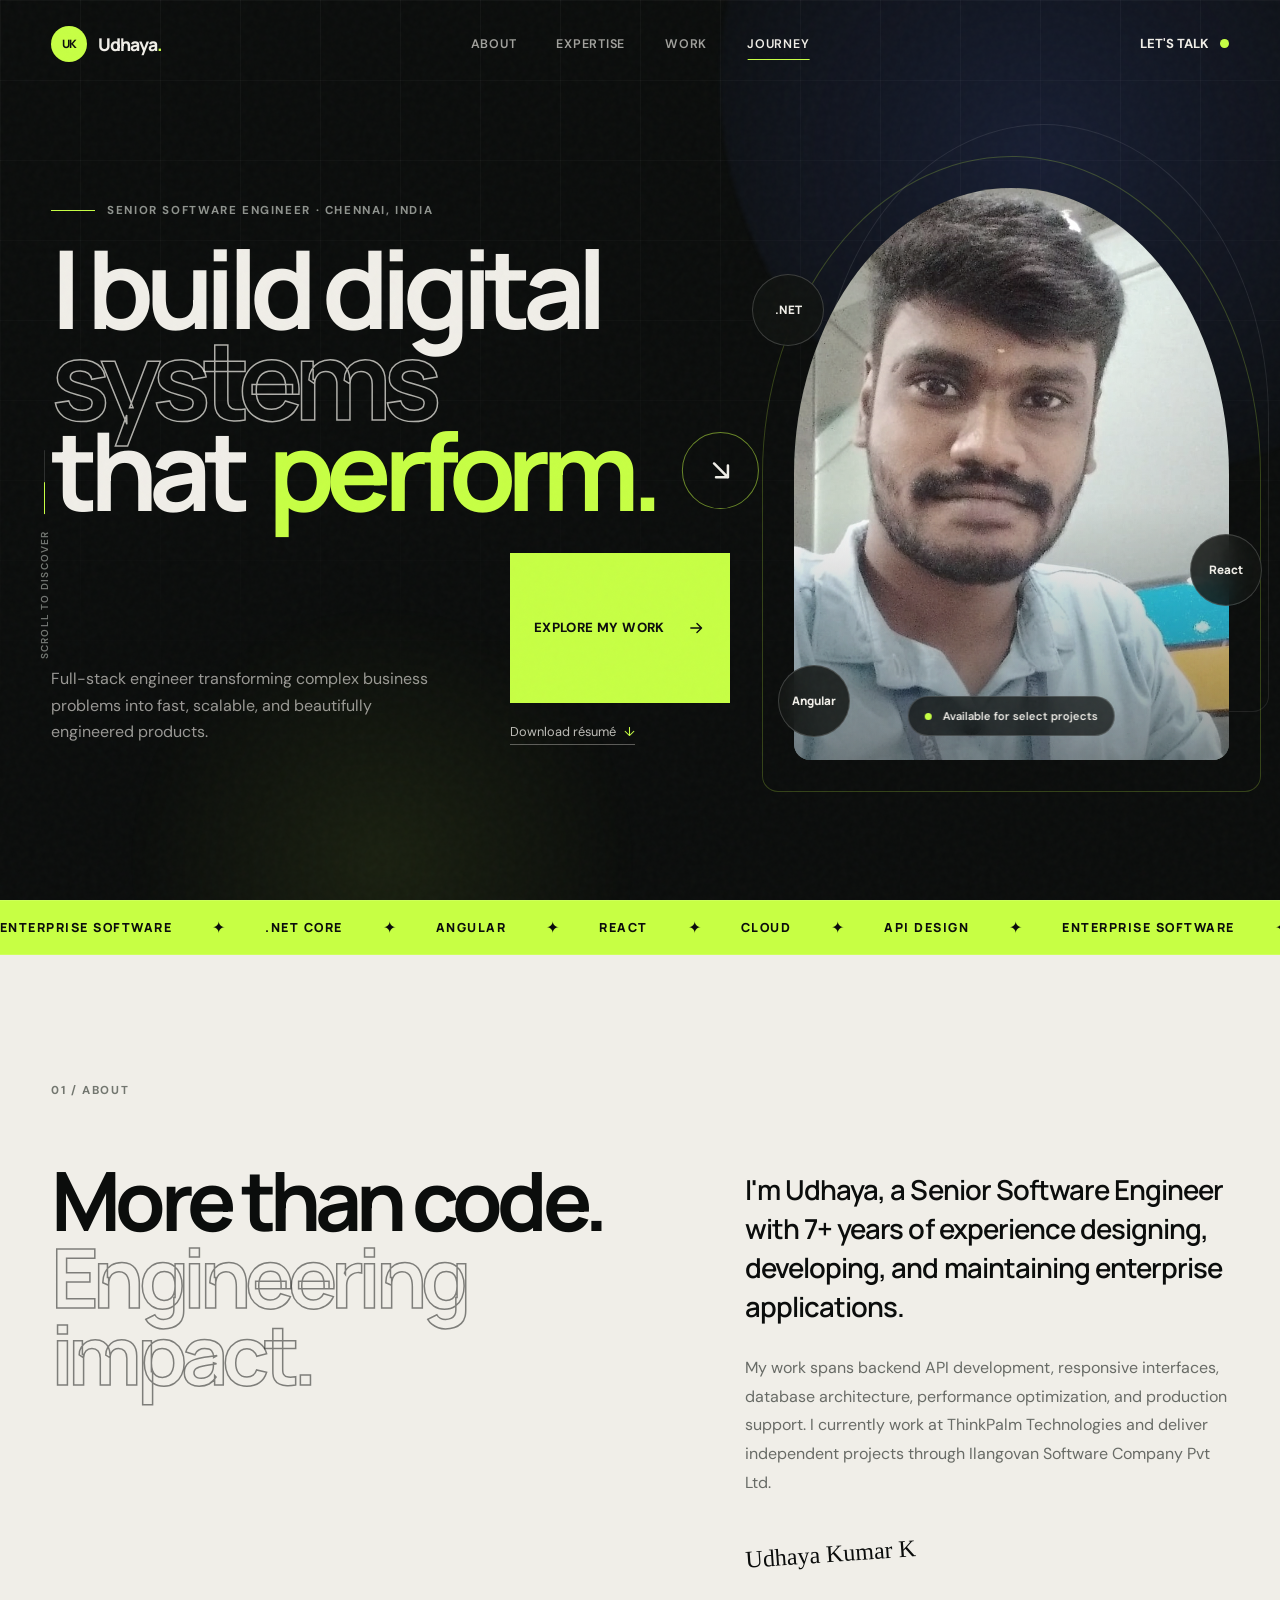
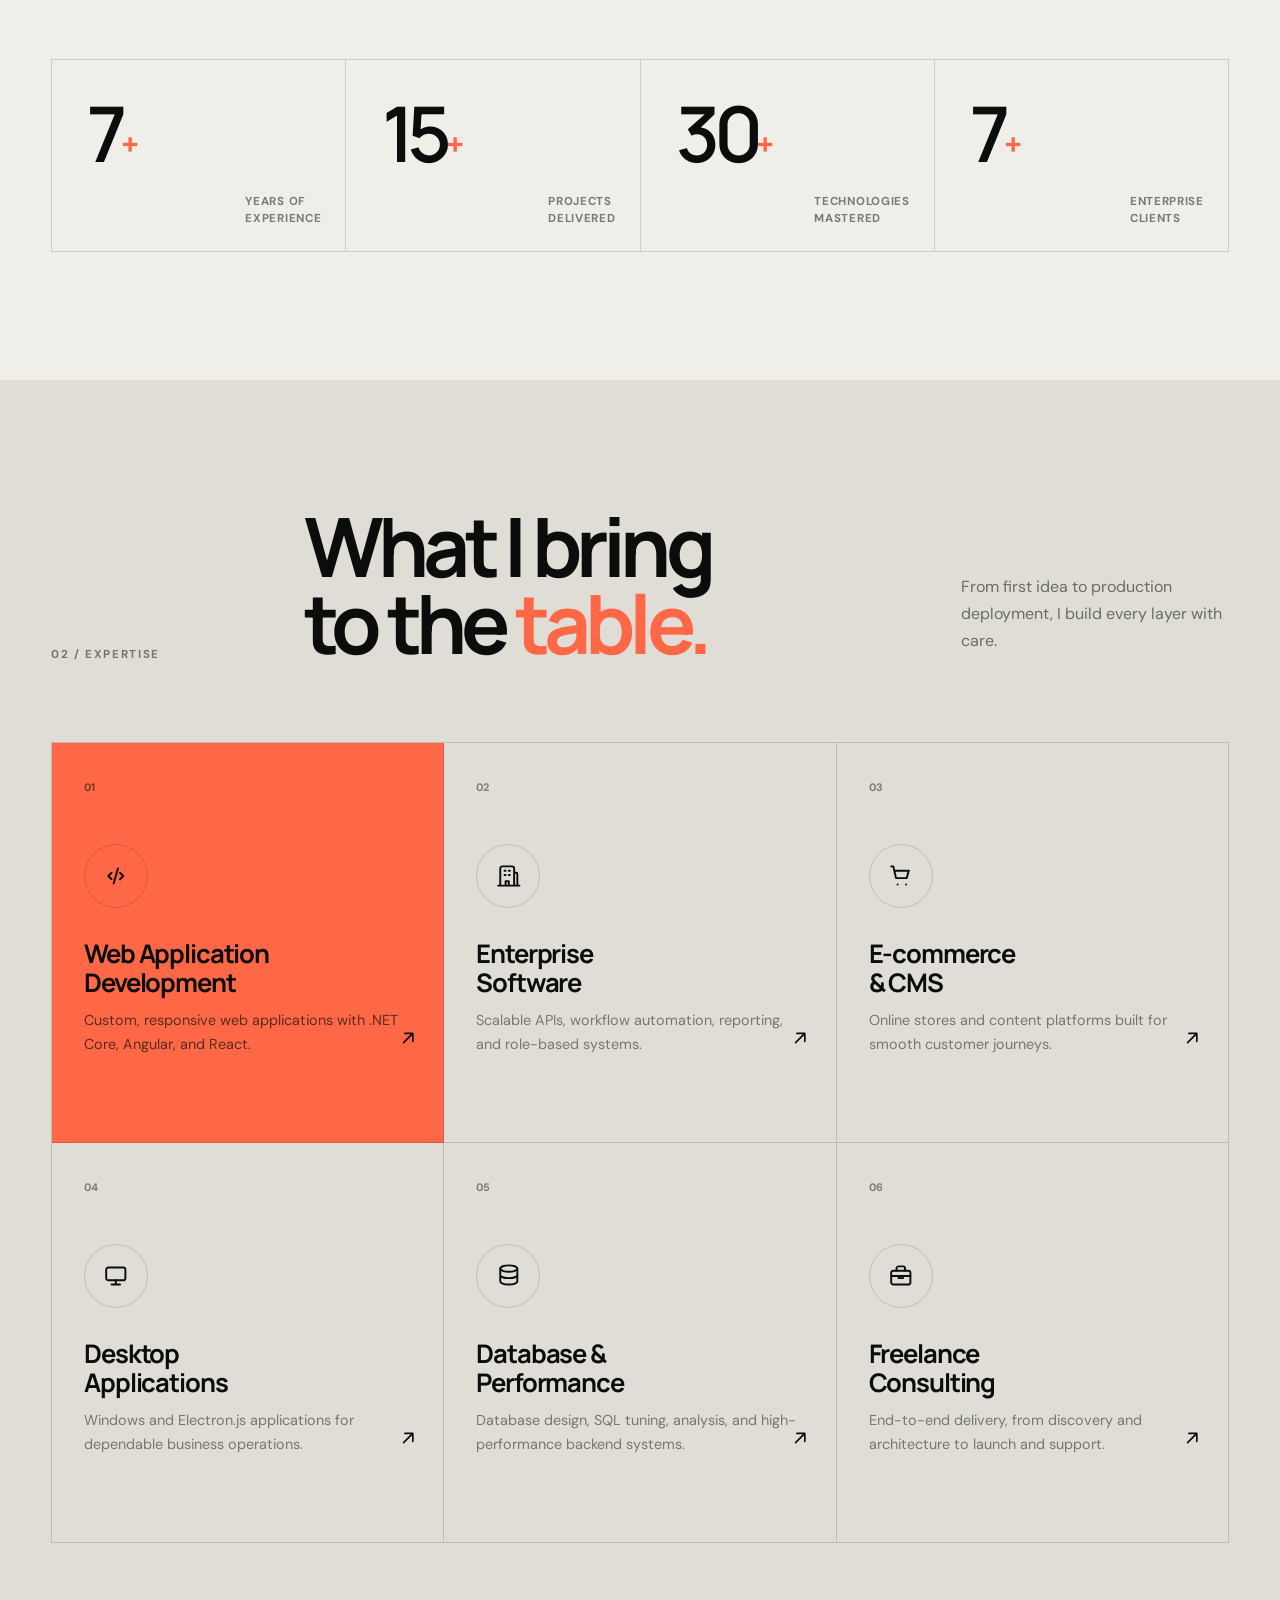
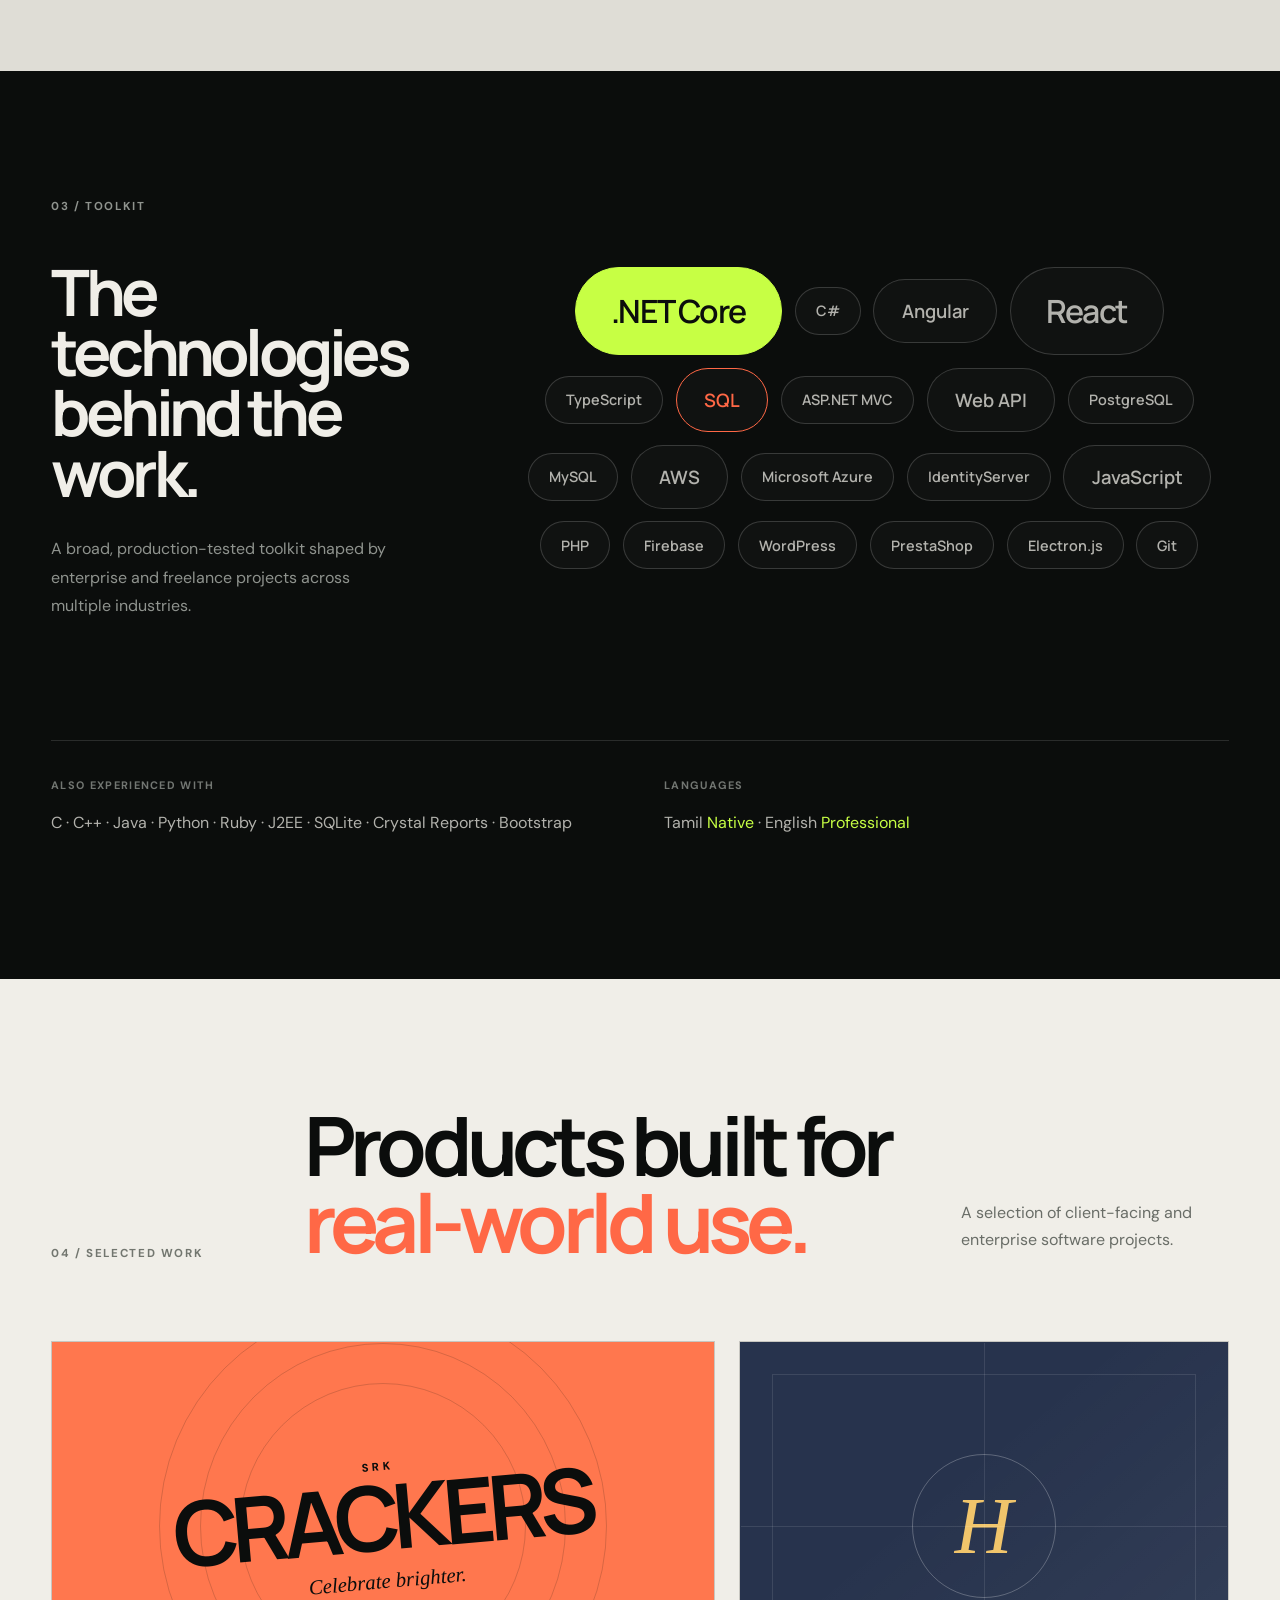
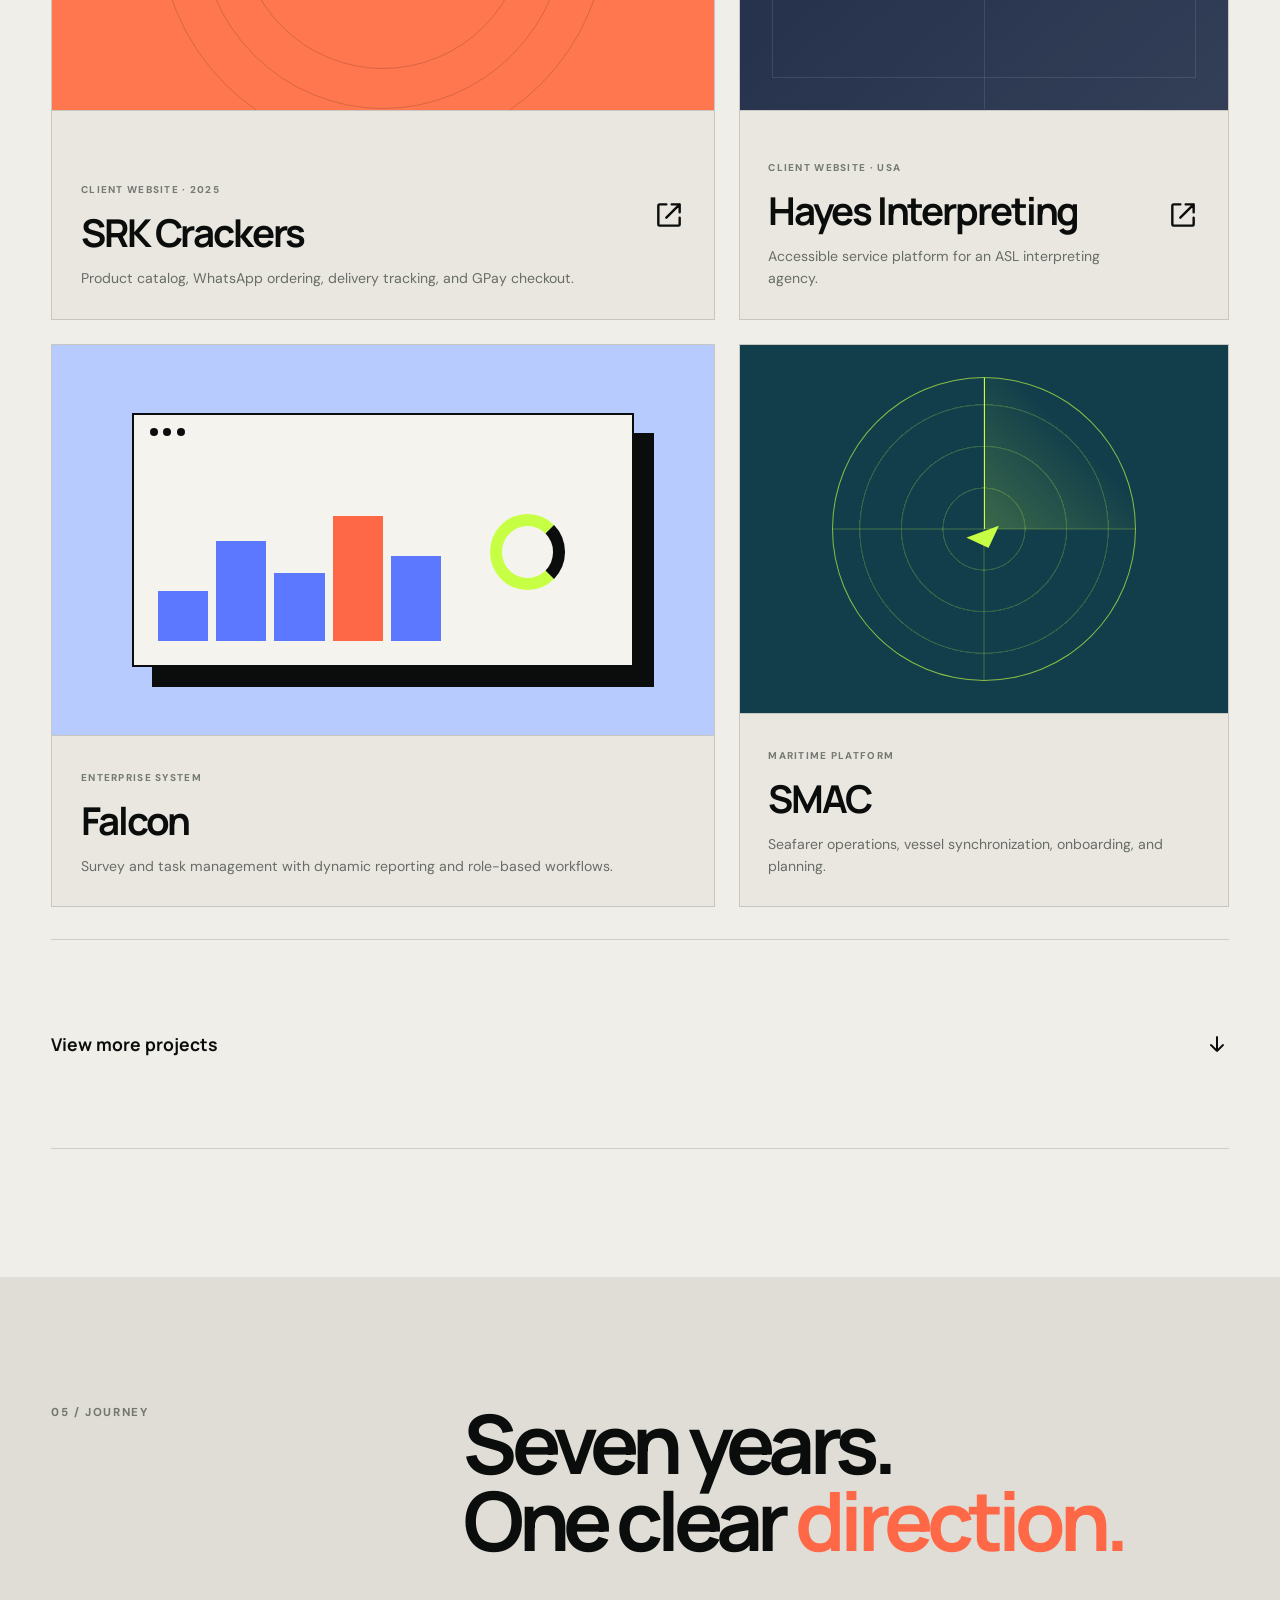
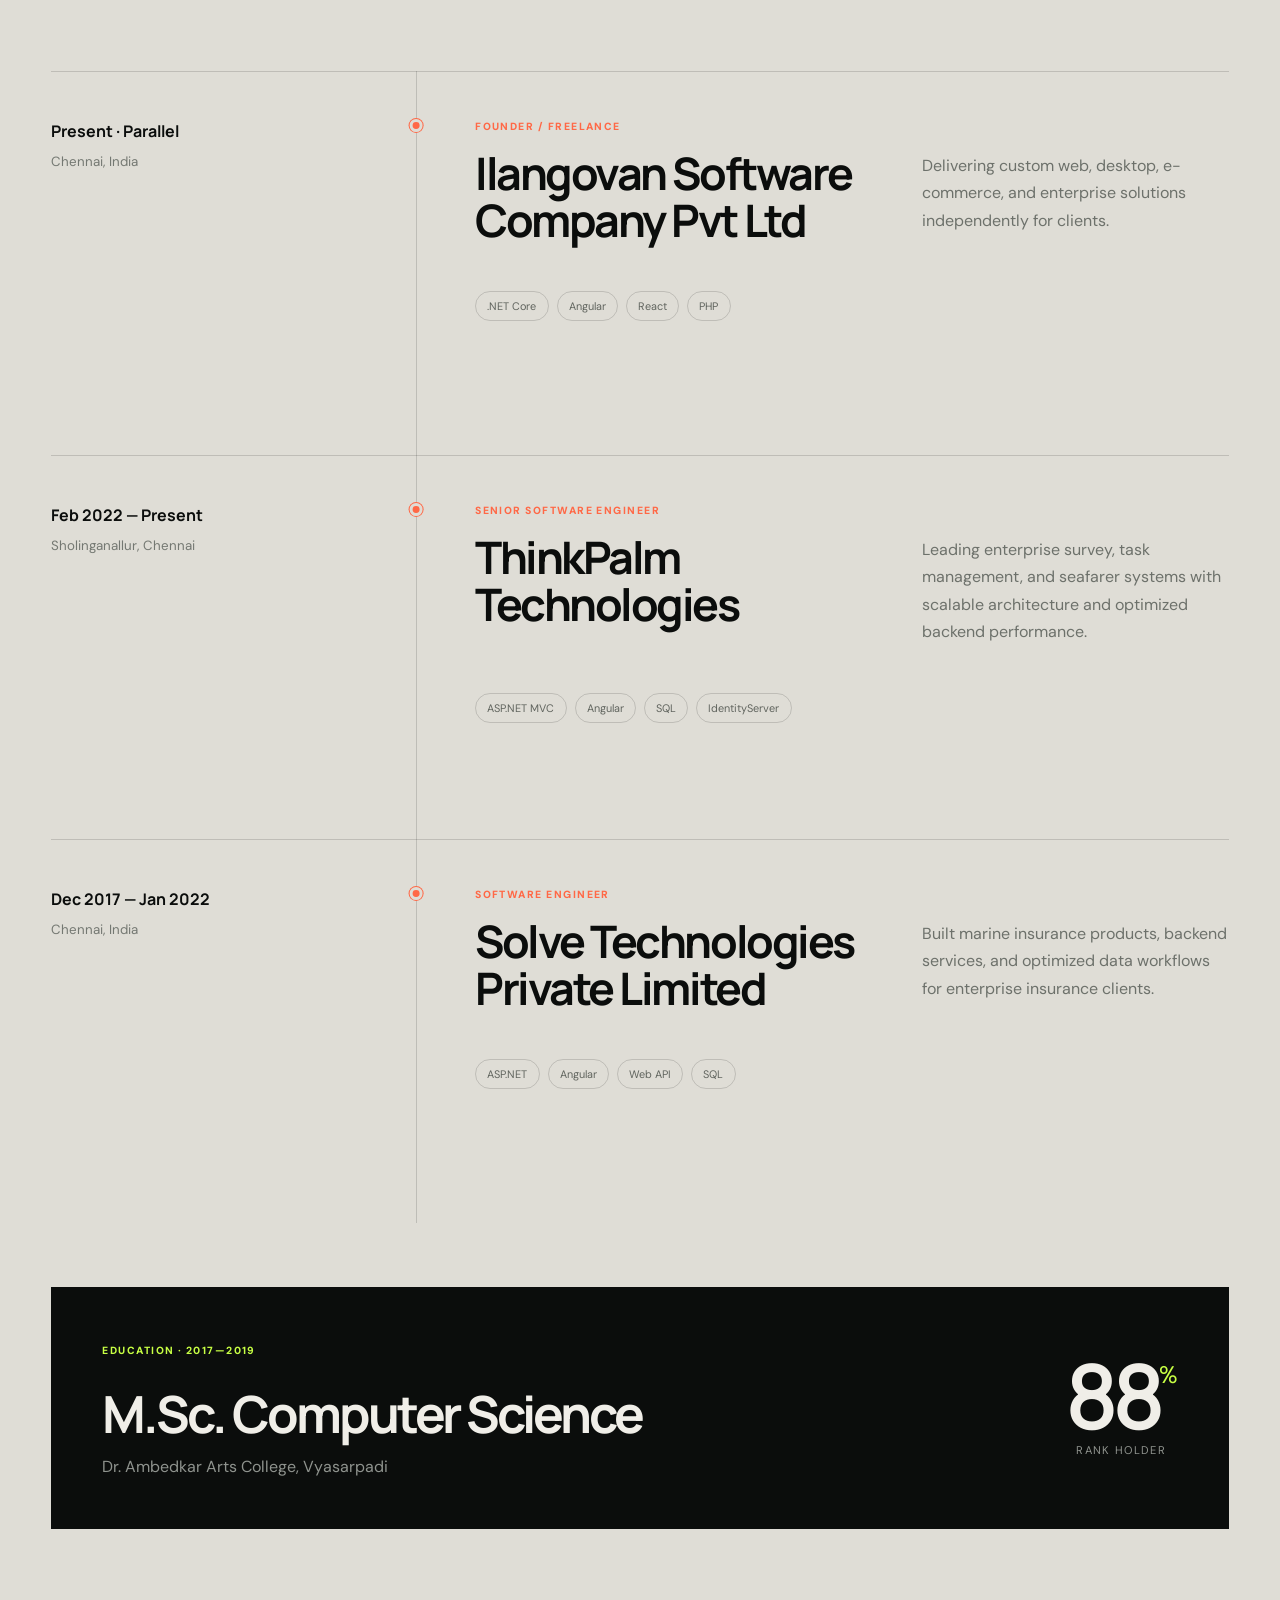
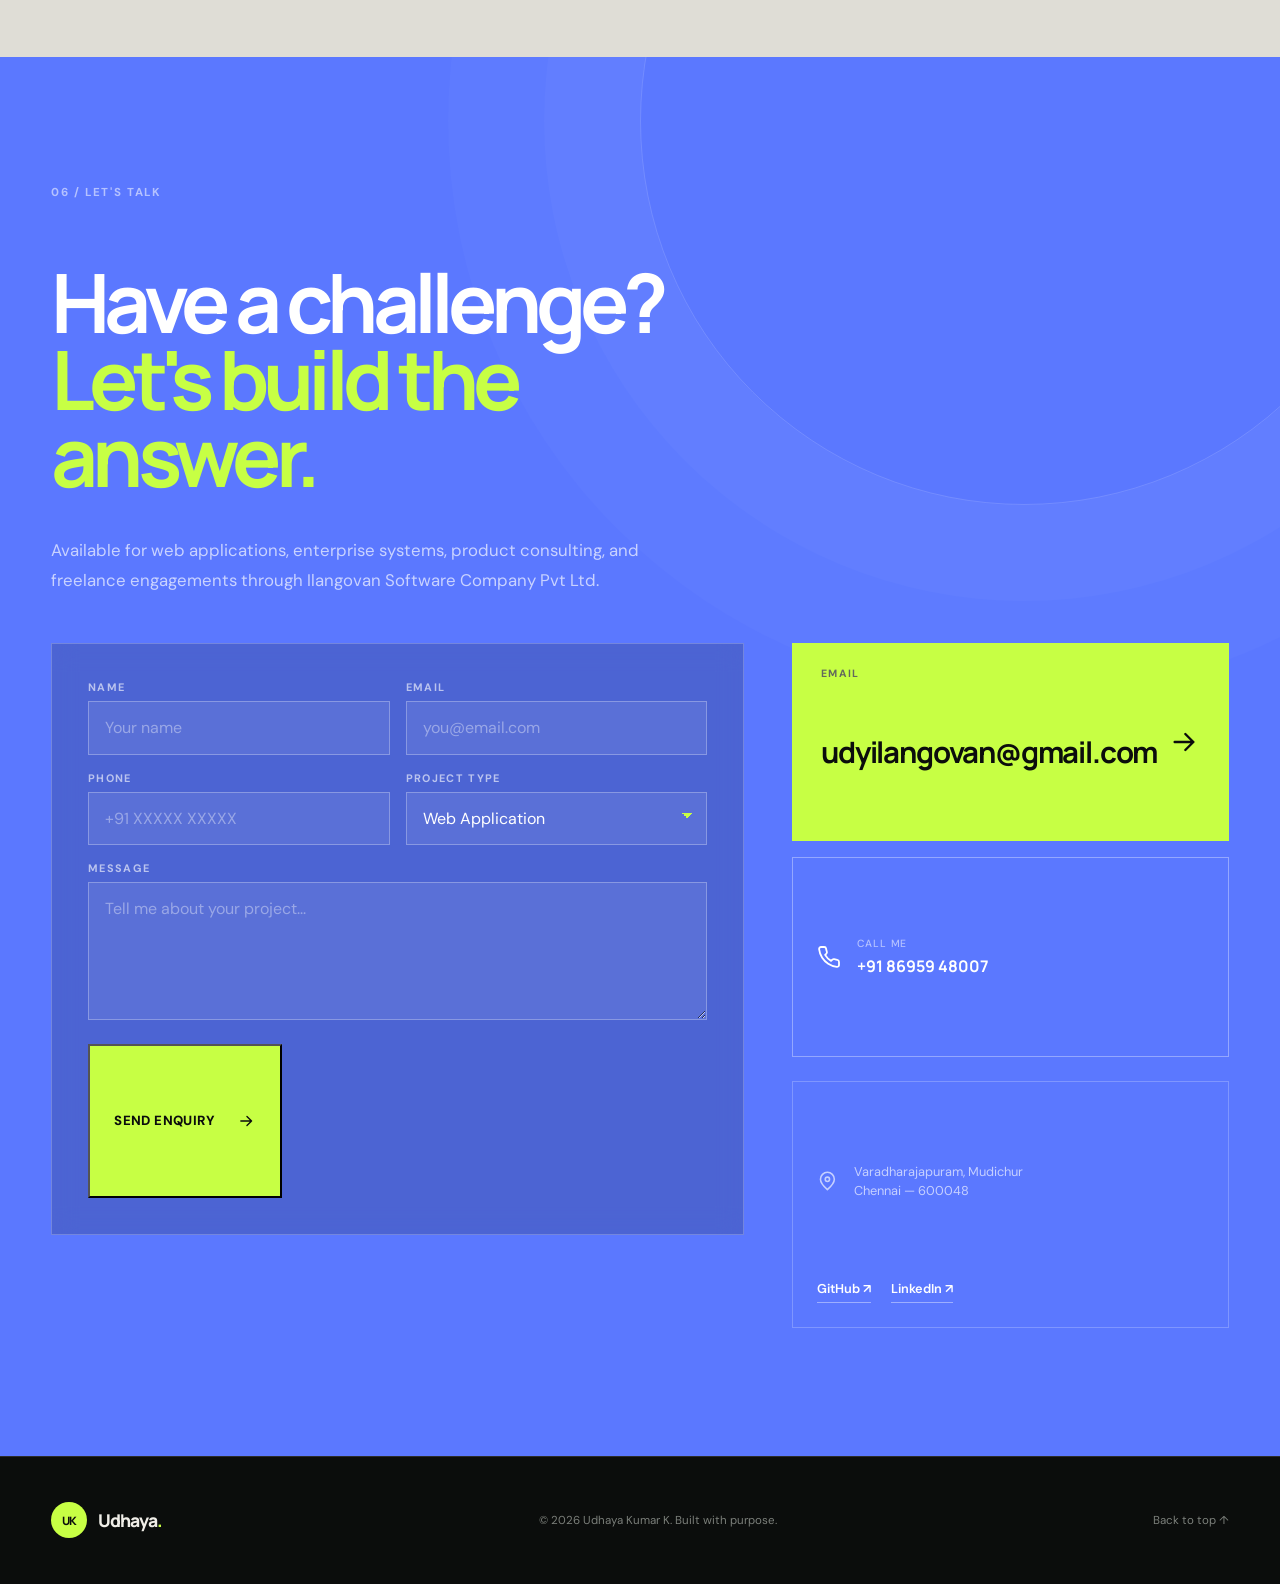
==== index.html @ 042fdf3e "Create modern static developer portfolio Build a responsive portfolio with project highlights, downl" ====
<!doctype html>
<html lang="en">
  <head>
    <meta charset="UTF-8" />
    <meta name="viewport" content="width=device-width, initial-scale=1.0" />
    <meta
      name="description"
      content="Udhaya Kumar K — Senior Software Engineer and Full Stack Developer with 7+ years of experience in .NET, Angular, React, and enterprise software."
    />
    <meta
      name="keywords"
      content="Udhaya Kumar, Full Stack Developer, .NET, Angular, React, Freelance Developer, Chennai"
    />
    <meta name="author" content="Udhaya Kumar K" />
    <meta name="theme-color" content="#0b0d0c" />
    <meta property="og:title" content="Udhaya Kumar K — Senior Software Engineer" />
    <meta
      property="og:description"
      content="I design and build high-performance enterprise software and digital products."
    />
    <meta property="og:type" content="website" />
    <title>Udhaya Kumar K — Full Stack Developer</title>
    <link rel="icon" href="assets/favicon.svg" type="image/svg+xml" />
    <link rel="preconnect" href="https://fonts.googleapis.com" />
    <link rel="preconnect" href="https://fonts.gstatic.com" crossorigin />
    <link
      href="https://fonts.googleapis.com/css2?family=DM+Sans:wght@400;500;600;700&family=Manrope:wght@400;500;600;700;800&display=swap"
      rel="stylesheet"
    />
    <link rel="stylesheet" href="styles.css" />
    <script src="script.js" defer></script>
    <script type="application/ld+json">
      {
        "@context": "https://schema.org",
        "@type": "Person",
        "name": "Udhaya Kumar K",
        "jobTitle": "Senior Software Engineer & Full Stack Developer",
        "email": "udyilangovan@gmail.com",
        "telephone": "+91-8695948007",
        "address": {
          "@type": "PostalAddress",
          "addressLocality": "Chennai",
          "addressRegion": "Tamil Nadu",
          "addressCountry": "IN"
        },
        "sameAs": [
          "https://github.com/udy8007",
          "https://www.linkedin.com/in/udhayakumar-k"
        ],
        "worksFor": {
          "@type": "Organization",
          "name": "Ilangovan Software Company Pvt Ltd"
        }
      }
    </script>
  </head>
  <body>
    <div class="noise" aria-hidden="true"></div>
    <div class="cursor-glow" aria-hidden="true"></div>

    <svg class="svg-sprite" aria-hidden="true">
      <symbol id="icon-arrow" viewBox="0 0 24 24">
        <path d="M5 12h14M13 6l6 6-6 6" />
      </symbol>
      <symbol id="icon-code" viewBox="0 0 24 24">
        <path d="m8 9-3 3 3 3M16 9l3 3-3 3M14 5l-4 14" />
      </symbol>
      <symbol id="icon-building" viewBox="0 0 24 24">
        <path d="M4 21V5a2 2 0 0 1 2-2h9a2 2 0 0 1 2 2v16M9 21v-4h3v4M8 7h1M12 7h1M8 11h1M12 11h1M17 9h2a1 1 0 0 1 1 1v11M2 21h20" />
      </symbol>
      <symbol id="icon-cart" viewBox="0 0 24 24">
        <path d="M3 3h2l2.5 11h10l2-7H6M9 20h.01M17 20h.01" />
      </symbol>
      <symbol id="icon-monitor" viewBox="0 0 24 24">
        <rect x="3" y="4" width="18" height="12" rx="2" />
        <path d="M8 20h8M12 16v4" />
      </symbol>
      <symbol id="icon-database" viewBox="0 0 24 24">
        <ellipse cx="12" cy="5" rx="8" ry="3" />
        <path d="M4 5v6c0 1.7 3.6 3 8 3s8-1.3 8-3V5M4 11v6c0 1.7 3.6 3 8 3s8-1.3 8-3v-6" />
      </symbol>
      <symbol id="icon-briefcase" viewBox="0 0 24 24">
        <rect x="3" y="7" width="18" height="13" rx="2" />
        <path d="M8 7V5a2 2 0 0 1 2-2h4a2 2 0 0 1 2 2v2M3 12h18M10 12v2h4v-2" />
      </symbol>
      <symbol id="icon-external" viewBox="0 0 24 24">
        <path d="M14 4h6v6M20 4 10 14M20 14v5a1 1 0 0 1-1 1H5a1 1 0 0 1-1-1V5a1 1 0 0 1 1-1h5" />
      </symbol>
      <symbol id="icon-mail" viewBox="0 0 24 24">
        <rect x="3" y="5" width="18" height="14" rx="2" />
        <path d="m3 7 9 6 9-6" />
      </symbol>
      <symbol id="icon-phone" viewBox="0 0 24 24">
        <path d="M22 16.9v3a2 2 0 0 1-2.2 2 19.8 19.8 0 0 1-8.6-3.1 19.5 19.5 0 0 1-6-6A19.8 19.8 0 0 1 2.1 4.2 2 2 0 0 1 4.1 2h3a2 2 0 0 1 2 1.7c.1 1 .4 2 .7 2.8a2 2 0 0 1-.4 2.1L8.1 9.9a16 16 0 0 0 6 6l1.3-1.3a2 2 0 0 1 2.1-.4c.9.3 1.8.6 2.8.7a2 2 0 0 1 1.7 2Z" />
      </symbol>
      <symbol id="icon-pin" viewBox="0 0 24 24">
        <path d="M20 10c0 5-8 12-8 12S4 15 4 10a8 8 0 1 1 16 0Z" />
        <circle cx="12" cy="10" r="2.5" />
      </symbol>
    </svg>

    <header class="site-header">
      <a class="brand" href="#home" aria-label="Udhaya Kumar home">
        <span class="brand-mark">UK</span>
        <span class="brand-text">Udhaya<span>.</span></span>
      </a>
      <nav class="desktop-nav" aria-label="Main navigation">
        <a href="#about">About</a>
        <a href="#expertise">Expertise</a>
        <a href="#work">Work</a>
        <a href="#experience">Journey</a>
      </nav>
      <a class="header-cta" href="#contact">
        Let's talk
        <span class="status-dot"></span>
      </a>
      <button class="menu-toggle" type="button" aria-label="Open menu" aria-expanded="false">
        <span></span><span></span>
      </button>
      <div class="mobile-menu" aria-hidden="true">
        <a href="#about">About</a>
        <a href="#expertise">Expertise</a>
        <a href="#work">Work</a>
        <a href="#experience">Journey</a>
        <a href="#contact">Contact</a>
      </div>
    </header>

    <main>
      <section class="hero" id="home">
        <div class="hero-grid" aria-hidden="true"></div>
        <div class="orb orb-one" aria-hidden="true"></div>
        <div class="orb orb-two" aria-hidden="true"></div>

        <div class="hero-content">
          <div class="eyebrow reveal">
            <span class="eyebrow-line"></span>
            Senior Software Engineer · Chennai, India
          </div>
          <h1 class="hero-title reveal">
            I build digital
            <span class="outline-text">systems</span>
            <span class="title-row">
              that <em>perform.</em>
              <span class="title-arrow">
                <svg><use href="#icon-arrow"></use></svg>
              </span>
            </span>
          </h1>
          <div class="hero-bottom reveal">
            <p>
              Full-stack engineer transforming complex business problems into
              fast, scalable, and beautifully engineered products.
            </p>
            <div class="hero-actions">
              <a class="button button-primary magnetic" href="#work">
                Explore my work
                <svg><use href="#icon-arrow"></use></svg>
              </a>
              <a class="text-link" href="assets/Udhaya-Kumar-Resume.pdf" download>
                Download résumé <span>↓</span>
              </a>
            </div>
          </div>
        </div>

        <div class="hero-portrait reveal">
          <div class="portrait-ring ring-one"></div>
          <div class="portrait-ring ring-two"></div>
          <div class="portrait-card">
            <img
              src="assets/profile.jpg"
              alt="Udhaya Kumar K, Senior Software Engineer"
              width="700"
              height="850"
            />
            <span class="portrait-label">Available for select projects</span>
          </div>
          <div class="tech-float tech-float-one">.NET</div>
          <div class="tech-float tech-float-two">React</div>
          <div class="tech-float tech-float-three">Angular</div>
        </div>

        <div class="scroll-cue">
          <span>Scroll to discover</span>
          <div class="scroll-line"></div>
        </div>
      </section>

      <section class="ticker" aria-label="Core technologies">
        <div class="ticker-track">
          <span>ENTERPRISE SOFTWARE</span><i>✦</i>
          <span>.NET CORE</span><i>✦</i>
          <span>ANGULAR</span><i>✦</i>
          <span>REACT</span><i>✦</i>
          <span>CLOUD</span><i>✦</i>
          <span>API DESIGN</span><i>✦</i>
          <span>ENTERPRISE SOFTWARE</span><i>✦</i>
          <span>.NET CORE</span><i>✦</i>
          <span>ANGULAR</span><i>✦</i>
          <span>REACT</span><i>✦</i>
          <span>CLOUD</span><i>✦</i>
          <span>API DESIGN</span><i>✦</i>
        </div>
      </section>

      <section class="about section" id="about">
        <div class="section-index reveal">01 / ABOUT</div>
        <div class="about-layout">
          <div class="about-heading reveal">
            <h2>More than code.<br /><span>Engineering impact.</span></h2>
          </div>
          <div class="about-copy reveal">
            <p class="large-copy">
              I'm Udhaya, a Senior Software Engineer with 7+ years of experience
              designing, developing, and maintaining enterprise applications.
            </p>
            <p>
              My work spans backend API development, responsive interfaces,
              database architecture, performance optimization, and production
              support. I currently work at ThinkPalm Technologies and deliver
              independent projects through Ilangovan Software Company Pvt Ltd.
            </p>
            <div class="signature">Udhaya Kumar K</div>
          </div>
        </div>
        <div class="stats-grid">
          <article class="stat-card reveal">
            <strong data-count="7">0</strong><sup>+</sup>
            <span>Years of<br />experience</span>
          </article>
          <article class="stat-card reveal">
            <strong data-count="15">0</strong><sup>+</sup>
            <span>Projects<br />delivered</span>
          </article>
          <article class="stat-card reveal">
            <strong data-count="30">0</strong><sup>+</sup>
            <span>Technologies<br />mastered</span>
          </article>
          <article class="stat-card reveal">
            <strong data-count="7">0</strong><sup>+</sup>
            <span>Enterprise<br />clients</span>
          </article>
        </div>
      </section>

      <section class="expertise section" id="expertise">
        <div class="section-top reveal">
          <div class="section-index">02 / EXPERTISE</div>
          <h2>What I bring<br />to the <em>table.</em></h2>
          <p>From first idea to production deployment, I build every layer with care.</p>
        </div>
        <div class="services-grid">
          <article class="service-card service-featured reveal">
            <span class="service-number">01</span>
            <div class="service-icon"><svg><use href="#icon-code"></use></svg></div>
            <h3>Web Application<br />Development</h3>
            <p>Custom, responsive web applications with .NET Core, Angular, and React.</p>
            <div class="service-arrow"><svg><use href="#icon-arrow"></use></svg></div>
          </article>
          <article class="service-card reveal">
            <span class="service-number">02</span>
            <div class="service-icon"><svg><use href="#icon-building"></use></svg></div>
            <h3>Enterprise<br />Software</h3>
            <p>Scalable APIs, workflow automation, reporting, and role-based systems.</p>
            <div class="service-arrow"><svg><use href="#icon-arrow"></use></svg></div>
          </article>
          <article class="service-card reveal">
            <span class="service-number">03</span>
            <div class="service-icon"><svg><use href="#icon-cart"></use></svg></div>
            <h3>E-commerce<br />& CMS</h3>
            <p>Online stores and content platforms built for smooth customer journeys.</p>
            <div class="service-arrow"><svg><use href="#icon-arrow"></use></svg></div>
          </article>
          <article class="service-card reveal">
            <span class="service-number">04</span>
            <div class="service-icon"><svg><use href="#icon-monitor"></use></svg></div>
            <h3>Desktop<br />Applications</h3>
            <p>Windows and Electron.js applications for dependable business operations.</p>
            <div class="service-arrow"><svg><use href="#icon-arrow"></use></svg></div>
          </article>
          <article class="service-card reveal">
            <span class="service-number">05</span>
            <div class="service-icon"><svg><use href="#icon-database"></use></svg></div>
            <h3>Database &<br />Performance</h3>
            <p>Database design, SQL tuning, analysis, and high-performance backend systems.</p>
            <div class="service-arrow"><svg><use href="#icon-arrow"></use></svg></div>
          </article>
          <article class="service-card reveal">
            <span class="service-number">06</span>
            <div class="service-icon"><svg><use href="#icon-briefcase"></use></svg></div>
            <h3>Freelance<br />Consulting</h3>
            <p>End-to-end delivery, from discovery and architecture to launch and support.</p>
            <div class="service-arrow"><svg><use href="#icon-arrow"></use></svg></div>
          </article>
        </div>
      </section>

      <section class="skills section" id="skills">
        <div class="skills-intro reveal">
          <div class="section-index">03 / TOOLKIT</div>
          <h2>The technologies<br />behind the work.</h2>
          <p>
            A broad, production-tested toolkit shaped by enterprise and freelance
            projects across multiple industries.
          </p>
        </div>
        <div class="skill-cloud reveal" aria-label="Technical skills">
          <span class="skill skill-large accent">.NET Core</span>
          <span class="skill">C#</span>
          <span class="skill skill-medium">Angular</span>
          <span class="skill skill-large">React</span>
          <span class="skill">TypeScript</span>
          <span class="skill skill-medium accent-outline">SQL</span>
          <span class="skill">ASP.NET MVC</span>
          <span class="skill skill-medium">Web API</span>
          <span class="skill">PostgreSQL</span>
          <span class="skill">MySQL</span>
          <span class="skill skill-medium">AWS</span>
          <span class="skill">Microsoft Azure</span>
          <span class="skill">IdentityServer</span>
          <span class="skill skill-medium">JavaScript</span>
          <span class="skill">PHP</span>
          <span class="skill">Firebase</span>
          <span class="skill">WordPress</span>
          <span class="skill">PrestaShop</span>
          <span class="skill">Electron.js</span>
          <span class="skill">Git</span>
        </div>
        <div class="skills-footer reveal">
          <div>
            <span>Also experienced with</span>
            <p>C · C++ · Java · Python · Ruby · J2EE · SQLite · Crystal Reports · Bootstrap</p>
          </div>
          <div class="language-box">
            <span>Languages</span>
            <p>Tamil <i>Native</i> · English <i>Professional</i></p>
          </div>
        </div>
      </section>

      <section class="work section" id="work">
        <div class="section-top work-heading reveal">
          <div class="section-index">04 / SELECTED WORK</div>
          <h2>Products built for<br /><em>real-world use.</em></h2>
          <p>A selection of client-facing and enterprise software projects.</p>
        </div>
        <div class="project-grid">
          <a
            class="project-card project-large project-crackers reveal"
            href="https://www.srkcrackers.in/"
            target="_blank"
            rel="noreferrer"
          >
            <div class="project-visual">
              <span class="project-shape shape-sun"></span>
              <span class="project-mockup">
                <small>SRK</small>
                <b>CRACKERS</b>
                <i>Celebrate brighter.</i>
              </span>
            </div>
            <div class="project-info">
              <div>
                <span>CLIENT WEBSITE · 2025</span>
                <h3>SRK Crackers</h3>
                <p>Product catalog, WhatsApp ordering, delivery tracking, and GPay checkout.</p>
              </div>
              <svg><use href="#icon-external"></use></svg>
            </div>
          </a>

          <a
            class="project-card project-tall project-hayes reveal"
            href="https://www.hayesinterpretingservices.com/"
            target="_blank"
            rel="noreferrer"
          >
            <div class="project-visual">
              <span class="hands-mark">H</span>
              <div class="project-lines"></div>
            </div>
            <div class="project-info">
              <div>
                <span>CLIENT WEBSITE · USA</span>
                <h3>Hayes Interpreting</h3>
                <p>Accessible service platform for an ASL interpreting agency.</p>
              </div>
              <svg><use href="#icon-external"></use></svg>
            </div>
          </a>

          <article class="project-card project-falcon reveal">
            <div class="project-visual dashboard-visual">
              <div class="dashboard-window">
                <span></span><span></span><span></span>
                <div class="chart-bars"><i></i><i></i><i></i><i></i><i></i></div>
                <div class="chart-ring"></div>
              </div>
            </div>
            <div class="project-info">
              <div>
                <span>ENTERPRISE SYSTEM</span>
                <h3>Falcon</h3>
                <p>Survey and task management with dynamic reporting and role-based workflows.</p>
              </div>
            </div>
          </article>

          <article class="project-card project-smac reveal">
            <div class="project-visual ocean-visual">
              <div class="radar"><i></i></div>
              <div class="ship">◢</div>
            </div>
            <div class="project-info">
              <div>
                <span>MARITIME PLATFORM</span>
                <h3>SMAC</h3>
                <p>Seafarer operations, vessel synchronization, onboarding, and planning.</p>
              </div>
            </div>
          </article>
        </div>
        <details class="more-work reveal">
          <summary>
            <span>View more projects</span>
            <svg><use href="#icon-arrow"></use></svg>
          </summary>
          <div class="more-project-grid">
            <article>
              <span>INSURANCE</span>
              <h4>Marine Insurance Platform</h4>
              <p>Policy and claims processing for GEICO and California Mutual.</p>
              <small>ASP.NET · Angular · SQL</small>
            </article>
            <article>
              <span>HEALTHCARE</span>
              <h4>Hospital EMR System</h4>
              <p>Patient records, appointments, and clinical workflow management.</p>
              <small>Angular · Web API · SQL</small>
            </article>
            <article>
              <span>EDUCATION</span>
              <h4>School Management System</h4>
              <p>Student records, attendance, fees, and academic administration.</p>
              <small>.NET · React · MySQL</small>
            </article>
            <article>
              <span>MOBILE</span>
              <h4>Attendance Assistant</h4>
              <p>Field-team attendance and workforce management application.</p>
              <small>Android · Java · Firebase</small>
            </article>
          </div>
        </details>
      </section>

      <section class="experience section" id="experience">
        <div class="experience-heading reveal">
          <div class="section-index">05 / JOURNEY</div>
          <h2>Seven years.<br />One clear <em>direction.</em></h2>
        </div>
        <div class="timeline">
          <article class="timeline-item reveal">
            <div class="timeline-meta">
              <span>Present · Parallel</span>
              <small>Chennai, India</small>
            </div>
            <div class="timeline-marker"><span></span></div>
            <div class="timeline-content">
              <span class="job-type">FOUNDER / FREELANCE</span>
              <h3>Ilangovan Software<br />Company Pvt Ltd</h3>
              <p>
                Delivering custom web, desktop, e-commerce, and enterprise
                solutions independently for clients.
              </p>
              <div class="tag-row">
                <span>.NET Core</span><span>Angular</span><span>React</span><span>PHP</span>
              </div>
            </div>
          </article>
          <article class="timeline-item reveal">
            <div class="timeline-meta">
              <span>Feb 2022 — Present</span>
              <small>Sholinganallur, Chennai</small>
            </div>
            <div class="timeline-marker"><span></span></div>
            <div class="timeline-content">
              <span class="job-type">SENIOR SOFTWARE ENGINEER</span>
              <h3>ThinkPalm<br />Technologies</h3>
              <p>
                Leading enterprise survey, task management, and seafarer systems
                with scalable architecture and optimized backend performance.
              </p>
              <div class="tag-row">
                <span>ASP.NET MVC</span><span>Angular</span><span>SQL</span><span>IdentityServer</span>
              </div>
            </div>
          </article>
          <article class="timeline-item reveal">
            <div class="timeline-meta">
              <span>Dec 2017 — Jan 2022</span>
              <small>Chennai, India</small>
            </div>
            <div class="timeline-marker"><span></span></div>
            <div class="timeline-content">
              <span class="job-type">SOFTWARE ENGINEER</span>
              <h3>Solve Technologies<br />Private Limited</h3>
              <p>
                Built marine insurance products, backend services, and optimized
                data workflows for enterprise insurance clients.
              </p>
              <div class="tag-row">
                <span>ASP.NET</span><span>Angular</span><span>Web API</span><span>SQL</span>
              </div>
            </div>
          </article>
        </div>

        <div class="education-card reveal">
          <div>
            <span class="education-label">EDUCATION · 2017—2019</span>
            <h3>M.Sc. Computer Science</h3>
            <p>Dr. Ambedkar Arts College, Vyasarpadi</p>
          </div>
          <div class="score">
            <strong>88</strong><sup>%</sup>
            <span>Rank holder</span>
          </div>
        </div>
      </section>

      <section class="contact section" id="contact">
        <div class="contact-glow"></div>
        <div class="contact-inner">
          <div class="section-index reveal">06 / LET'S TALK</div>
          <h2 class="reveal">Have a challenge?<br /><span>Let's build the answer.</span></h2>
          <p class="contact-intro reveal">
            Available for web applications, enterprise systems, product consulting,
            and freelance engagements through Ilangovan Software Company Pvt Ltd.
          </p>

          <div class="contact-layout reveal">
            <form class="enquiry-form" id="enquiry-form" novalidate>
              <div class="form-row">
                <label>
                  <span>Name</span>
                  <input type="text" name="name" placeholder="Your name" required autocomplete="name" />
                </label>
                <label>
                  <span>Email</span>
                  <input type="email" name="email" placeholder="you@email.com" required autocomplete="email" />
                </label>
              </div>
              <div class="form-row">
                <label>
                  <span>Phone</span>
                  <input type="tel" name="phone" placeholder="+91 XXXXX XXXXX" autocomplete="tel" />
                </label>
                <label>
                  <span>Project type</span>
                  <select name="project">
                    <option value="Web Application">Web Application</option>
                    <option value="Enterprise Software">Enterprise Software</option>
                    <option value="E-commerce / CMS">E-commerce / CMS</option>
                    <option value="Freelance Consulting">Freelance Consulting</option>
                    <option value="Other">Other</option>
                  </select>
                </label>
              </div>
              <label>
                <span>Message</span>
                <textarea name="message" rows="5" placeholder="Tell me about your project..." required></textarea>
              </label>
              <div class="form-footer">
                <button class="button button-primary" type="submit" id="enquiry-submit">
                  Send enquiry
                  <svg><use href="#icon-arrow"></use></svg>
                </button>
                <p class="form-status" id="enquiry-status" role="status" aria-live="polite"></p>
              </div>
            </form>

            <aside class="contact-aside">
              <a class="contact-mail magnetic" href="mailto:udyilangovan@gmail.com">
                <span>Email</span>
                <strong>udyilangovan@gmail.com</strong>
                <svg><use href="#icon-arrow"></use></svg>
              </a>
              <a class="contact-phone" href="tel:+918695948007">
                <svg><use href="#icon-phone"></use></svg>
                <span><small>Call me</small>+91 86959 48007</span>
              </a>
              <div class="contact-meta">
                <div>
                  <svg><use href="#icon-pin"></use></svg>
                  <span>Varadharajapuram, Mudichur<br />Chennai — 600048</span>
                </div>
                <div class="social-links">
                  <a href="https://github.com/udy8007" target="_blank" rel="noreferrer">GitHub ↗</a>
                  <a href="https://www.linkedin.com/in/udhayakumar-k" target="_blank" rel="noreferrer">LinkedIn ↗</a>
                </div>
              </div>
            </aside>
          </div>
        </div>
      </section>
    </main>

    <footer class="site-footer">
      <a class="brand" href="#home">
        <span class="brand-mark">UK</span>
        <span class="brand-text">Udhaya<span>.</span></span>
      </a>
      <p>© <span id="year"></span> Udhaya Kumar K. Built with purpose.</p>
      <a class="back-top" href="#home">Back to top ↑</a>
    </footer>
  </body>
</html>
---- styles.css ----
:root {
  --ink: #0b0d0c;
  --ink-soft: #111412;
  --paper: #f0eee8;
  --paper-deep: #dfddd6;
  --lime: #c7ff44;
  --coral: #ff6846;
  --blue: #5b78ff;
  --muted: #8f938e;
  --line-dark: rgba(255, 255, 255, 0.13);
  --line-light: rgba(11, 13, 12, 0.15);
  --display: "Manrope", sans-serif;
  --body: "DM Sans", sans-serif;
  --page-padding: clamp(1.25rem, 4vw, 5rem);
}

* {
  box-sizing: border-box;
}

html {
  scroll-behavior: smooth;
  scrollbar-color: var(--lime) var(--ink);
}

body {
  margin: 0;
  overflow-x: hidden;
  background: var(--ink);
  color: var(--paper);
  font-family: var(--body);
  -webkit-font-smoothing: antialiased;
}

body.menu-open {
  overflow: hidden;
}

::selection {
  color: var(--ink);
  background: var(--lime);
}

a {
  color: inherit;
  text-decoration: none;
}

button {
  color: inherit;
  font: inherit;
}

img {
  display: block;
  max-width: 100%;
}

svg {
  fill: none;
  stroke: currentColor;
  stroke-linecap: round;
  stroke-linejoin: round;
  stroke-width: 1.8;
}

.svg-sprite {
  position: absolute;
  width: 0;
  height: 0;
  overflow: hidden;
}

.noise {
  position: fixed;
  z-index: 100;
  inset: 0;
  pointer-events: none;
  opacity: 0.035;
  background-image: url("data:image/svg+xml,%3Csvg viewBox='0 0 180 180' xmlns='http://www.w3.org/2000/svg'%3E%3Cfilter id='n'%3E%3CfeTurbulence type='fractalNoise' baseFrequency='.8' numOctaves='4' stitchTiles='stitch'/%3E%3C/filter%3E%3Crect width='100%25' height='100%25' filter='url(%23n)' opacity='.8'/%3E%3C/svg%3E");
}

.cursor-glow {
  position: fixed;
  z-index: 0;
  width: 36rem;
  height: 36rem;
  border-radius: 50%;
  background: radial-gradient(circle, rgba(199, 255, 68, 0.06), transparent 68%);
  pointer-events: none;
  transform: translate(-50%, -50%);
  opacity: 0;
  transition: opacity 0.3s;
}

.site-header {
  position: fixed;
  z-index: 50;
  top: 0;
  left: 0;
  display: flex;
  align-items: center;
  width: 100%;
  height: 5.5rem;
  padding: 0 var(--page-padding);
  border-bottom: 1px solid transparent;
  transition: background 0.3s, border-color 0.3s, height 0.3s;
}

.site-header.scrolled {
  height: 4.5rem;
  border-color: var(--line-dark);
  background: rgba(11, 13, 12, 0.85);
  backdrop-filter: blur(18px);
}

.brand {
  z-index: 2;
  display: inline-flex;
  align-items: center;
  gap: 0.65rem;
}

.brand-mark {
  display: grid;
  width: 2.25rem;
  height: 2.25rem;
  place-items: center;
  border-radius: 50%;
  background: var(--lime);
  color: var(--ink);
  font-family: var(--display);
  font-size: 0.72rem;
  font-weight: 800;
  letter-spacing: -0.04em;
}

.brand-text {
  font-family: var(--display);
  font-size: 1.1rem;
  font-weight: 800;
  letter-spacing: -0.04em;
}

.brand-text span {
  color: var(--lime);
}

.desktop-nav {
  position: absolute;
  left: 50%;
  display: flex;
  gap: 2.5rem;
  transform: translateX(-50%);
}

.desktop-nav a {
  position: relative;
  color: rgba(240, 238, 232, 0.66);
  font-size: 0.78rem;
  font-weight: 600;
  letter-spacing: 0.06em;
  text-transform: uppercase;
  transition: color 0.2s;
}

.desktop-nav a::after {
  position: absolute;
  bottom: -0.55rem;
  left: 0;
  width: 0;
  height: 1px;
  background: var(--lime);
  content: "";
  transition: width 0.25s;
}

.desktop-nav a:hover,
.desktop-nav a.active {
  color: var(--paper);
}

.desktop-nav a:hover::after,
.desktop-nav a.active::after {
  width: 100%;
}

.header-cta {
  display: inline-flex;
  align-items: center;
  gap: 0.7rem;
  margin-left: auto;
  font-size: 0.82rem;
  font-weight: 700;
  text-transform: uppercase;
}

.status-dot {
  width: 0.55rem;
  height: 0.55rem;
  border-radius: 50%;
  background: var(--lime);
  box-shadow: 0 0 0 0 rgba(199, 255, 68, 0.4);
  animation: pulse 2s infinite;
}

.menu-toggle,
.mobile-menu {
  display: none;
}

.hero {
  position: relative;
  display: grid;
  min-height: 100svh;
  grid-template-columns: minmax(0, 1fr) minmax(20rem, 34vw);
  align-items: center;
  gap: clamp(2rem, 5vw, 7rem);
  overflow: hidden;
  padding: 8rem var(--page-padding) 5rem;
  isolation: isolate;
}

.hero-grid {
  position: absolute;
  z-index: -3;
  inset: 0;
  background-image:
    linear-gradient(rgba(255, 255, 255, 0.035) 1px, transparent 1px),
    linear-gradient(90deg, rgba(255, 255, 255, 0.035) 1px, transparent 1px);
  background-size: 5rem 5rem;
  mask-image: linear-gradient(to bottom, black, transparent 92%);
}

.orb {
  position: absolute;
  z-index: -2;
  border-radius: 50%;
  filter: blur(2px);
}

.orb-one {
  top: -20rem;
  right: -15rem;
  width: 50rem;
  height: 50rem;
  background: radial-gradient(circle at 40% 60%, rgba(91, 120, 255, 0.16), transparent 64%);
}

.orb-two {
  bottom: -15rem;
  left: 8%;
  width: 35rem;
  height: 35rem;
  background: radial-gradient(circle, rgba(199, 255, 68, 0.08), transparent 65%);
}

.hero-content {
  position: relative;
  z-index: 3;
}

.eyebrow,
.section-index {
  display: flex;
  align-items: center;
  gap: 0.75rem;
  color: var(--muted);
  font-size: 0.72rem;
  font-weight: 700;
  letter-spacing: 0.14em;
  text-transform: uppercase;
}

.eyebrow-line {
  display: block;
  width: 2.75rem;
  height: 1px;
  background: var(--lime);
}

.hero-title {
  max-width: 13ch;
  margin: 1.5rem 0 2.3rem;
  font-family: var(--display);
  font-size: clamp(4.1rem, 8.5vw, 9.4rem);
  font-weight: 700;
  letter-spacing: -0.078em;
  line-height: 0.84;
}

.hero-title > span {
  display: block;
}

.outline-text {
  color: transparent;
  -webkit-text-stroke: 1.5px rgba(240, 238, 232, 0.72);
}

.title-row {
  display: flex !important;
  align-items: center;
  gap: clamp(1rem, 2vw, 2rem);
}

.title-row em {
  color: var(--lime);
  font-style: normal;
}

.title-arrow {
  display: grid;
  width: clamp(3.5rem, 6vw, 6rem);
  height: clamp(3.5rem, 6vw, 6rem);
  flex: 0 0 auto;
  place-items: center;
  border: 1px solid rgba(199, 255, 68, 0.5);
  border-radius: 50%;
  transform: rotate(45deg);
}

.title-arrow svg {
  width: 45%;
}

.hero-bottom {
  display: flex;
  max-width: 50rem;
  align-items: flex-end;
  gap: clamp(2rem, 6vw, 6rem);
}

.hero-bottom > p {
  max-width: 27rem;
  margin: 0;
  color: rgba(240, 238, 232, 0.62);
  font-size: clamp(1rem, 1.25vw, 1.2rem);
  line-height: 1.65;
}

.hero-actions {
  display: flex;
  flex: 0 0 auto;
  flex-direction: column;
  align-items: flex-start;
  gap: 1.3rem;
}

.button {
  display: inline-flex;
  min-height: 3.7rem;
  align-items: center;
  justify-content: center;
  gap: 1.4rem;
  padding: 0 1.5rem;
  font-size: 0.83rem;
  font-weight: 800;
  letter-spacing: 0.03em;
  text-transform: uppercase;
}

.button-primary {
  background: var(--lime);
  color: var(--ink);
  transition: background 0.25s, transform 0.25s;
}

.button-primary:hover {
  background: var(--paper);
}

.button svg {
  width: 1.15rem;
  transition: transform 0.25s;
}

.button:hover svg {
  transform: translateX(0.3rem);
}

.text-link {
  padding-bottom: 0.25rem;
  border-bottom: 1px solid rgba(240, 238, 232, 0.35);
  color: rgba(240, 238, 232, 0.78);
  font-size: 0.8rem;
}

.text-link span {
  margin-left: 0.35rem;
  color: var(--lime);
}

.hero-portrait {
  position: relative;
  z-index: 2;
  justify-self: end;
  width: min(100%, 31rem);
}

.portrait-card {
  position: relative;
  aspect-ratio: 0.76;
  overflow: hidden;
  border-radius: 50% 50% 1rem 1rem;
  background: #1b211d;
}

.portrait-card::after {
  position: absolute;
  inset: 0;
  background: linear-gradient(to top, rgba(11, 13, 12, 0.45), transparent 45%);
  content: "";
}

.portrait-card img {
  width: 100%;
  height: 100%;
  object-fit: cover;
  object-position: center top;
  filter: saturate(0.82) contrast(1.03);
}

.portrait-label {
  position: absolute;
  z-index: 2;
  bottom: 1.5rem;
  left: 50%;
  display: flex;
  width: max-content;
  align-items: center;
  gap: 0.65rem;
  padding: 0.75rem 1rem;
  border: 1px solid rgba(255, 255, 255, 0.16);
  border-radius: 2rem;
  background: rgba(11, 13, 12, 0.7);
  font-size: 0.7rem;
  font-weight: 600;
  backdrop-filter: blur(10px);
  transform: translateX(-50%);
}

.portrait-label::before {
  width: 0.45rem;
  height: 0.45rem;
  border-radius: 50%;
  background: var(--lime);
  content: "";
}

.portrait-ring {
  position: absolute;
  z-index: -1;
  inset: -2rem;
  border: 1px solid rgba(199, 255, 68, 0.22);
  border-radius: 50% 50% 1rem 1rem;
}

.ring-two {
  inset: -4rem -2.5rem 3rem 1.5rem;
  border-color: rgba(255, 255, 255, 0.09);
}

.tech-float {
  position: absolute;
  display: grid;
  min-width: 4.5rem;
  min-height: 4.5rem;
  place-items: center;
  border: 1px solid rgba(255, 255, 255, 0.18);
  border-radius: 50%;
  background: rgba(17, 20, 18, 0.83);
  font-family: var(--display);
  font-size: 0.73rem;
  font-weight: 800;
  backdrop-filter: blur(12px);
  animation: float 5s ease-in-out infinite;
}

.tech-float-one {
  top: 15%;
  left: -2.6rem;
}

.tech-float-two {
  right: -2.1rem;
  bottom: 27%;
  animation-delay: -1.5s;
}

.tech-float-three {
  bottom: 4%;
  left: -1rem;
  animation-delay: -3s;
}

.scroll-cue {
  position: absolute;
  bottom: 2rem;
  left: var(--page-padding);
  display: flex;
  align-items: center;
  gap: 1rem;
  color: #717571;
  font-size: 0.63rem;
  font-weight: 600;
  letter-spacing: 0.12em;
  text-transform: uppercase;
  transform: rotate(-90deg) translateX(100%);
  transform-origin: left bottom;
}

.scroll-line {
  position: relative;
  width: 4rem;
  height: 1px;
  overflow: hidden;
  background: rgba(255, 255, 255, 0.14);
}

.scroll-line::after {
  position: absolute;
  width: 50%;
  height: 100%;
  background: var(--lime);
  content: "";
  animation: scrollLine 2s ease-in-out infinite;
}

.ticker {
  overflow: hidden;
  border-block: 1px solid var(--line-dark);
  background: var(--lime);
  color: var(--ink);
}

.ticker-track {
  display: flex;
  width: max-content;
  align-items: center;
  gap: 2.5rem;
  padding: 1rem 0;
  animation: marquee 30s linear infinite;
}

.ticker span {
  font-family: var(--display);
  font-size: 0.78rem;
  font-weight: 800;
  letter-spacing: 0.12em;
}

.ticker i {
  font-style: normal;
}

.section {
  position: relative;
  padding: clamp(6rem, 10vw, 10rem) var(--page-padding);
}

.about {
  background: var(--paper);
  color: var(--ink);
}

.about .section-index,
.expertise .section-index,
.work .section-index,
.experience .section-index {
  color: #72766f;
}

.about-layout {
  display: grid;
  grid-template-columns: 1.1fr 0.9fr;
  gap: 8vw;
  margin-top: 4rem;
}

.about-heading h2,
.section-top h2,
.skills-intro h2,
.experience-heading h2,
.contact h2 {
  margin: 0;
  font-family: var(--display);
  font-size: clamp(3.3rem, 6.4vw, 7rem);
  font-weight: 700;
  letter-spacing: -0.07em;
  line-height: 0.94;
}

.about-heading h2 span {
  color: transparent;
  -webkit-text-stroke: 1.5px rgba(11, 13, 12, 0.5);
}

.about-copy {
  padding-top: 0.5rem;
}

.about-copy p {
  color: #686b66;
  font-size: 1rem;
  line-height: 1.8;
}

.about-copy .large-copy {
  margin-top: 0;
  color: var(--ink);
  font-family: var(--display);
  font-size: clamp(1.4rem, 2.15vw, 2.1rem);
  font-weight: 600;
  letter-spacing: -0.035em;
  line-height: 1.42;
}

.signature {
  margin-top: 2rem;
  font-family: "Segoe Script", cursive;
  font-size: 1.5rem;
  transform: rotate(-4deg);
}

.stats-grid {
  display: grid;
  margin-top: clamp(4rem, 8vw, 8rem);
  border-top: 1px solid var(--line-light);
  border-left: 1px solid var(--line-light);
  grid-template-columns: repeat(4, 1fr);
}

.stat-card {
  position: relative;
  min-height: 12rem;
  padding: 2.2rem;
  border-right: 1px solid var(--line-light);
  border-bottom: 1px solid var(--line-light);
}

.stat-card strong {
  font-family: var(--display);
  font-size: clamp(3.8rem, 6vw, 7rem);
  font-weight: 600;
  letter-spacing: -0.08em;
  line-height: 1;
}

.stat-card sup {
  color: var(--coral);
  font-family: var(--display);
  font-size: 2rem;
  font-weight: 800;
}

.stat-card span {
  position: absolute;
  right: 1.5rem;
  bottom: 1.5rem;
  color: #777b75;
  font-size: 0.72rem;
  font-weight: 700;
  letter-spacing: 0.06em;
  line-height: 1.5;
  text-transform: uppercase;
}

.expertise {
  background: var(--paper-deep);
  color: var(--ink);
}

.section-top {
  display: grid;
  grid-template-columns: 0.42fr 1.25fr 0.55fr;
  align-items: end;
  gap: 3rem;
  margin-bottom: 5rem;
}

.section-top h2 em,
.experience-heading h2 em {
  color: var(--coral);
  font-style: normal;
}

.section-top > p {
  margin: 0 0 0.5rem;
  color: #696d67;
  line-height: 1.7;
}

.services-grid {
  display: grid;
  border-top: 1px solid var(--line-light);
  border-left: 1px solid var(--line-light);
  grid-template-columns: repeat(3, 1fr);
}

.service-card {
  position: relative;
  min-height: 25rem;
  padding: 2rem;
  overflow: hidden;
  border-right: 1px solid var(--line-light);
  border-bottom: 1px solid var(--line-light);
  transition: color 0.35s;
}

.service-card::before {
  position: absolute;
  z-index: 0;
  inset: 100% 0 0;
  background: var(--ink);
  content: "";
  transition: inset 0.35s ease;
}

.service-card:hover {
  color: var(--paper);
}

.service-card:hover::before {
  inset: 0;
}

.service-card > * {
  position: relative;
  z-index: 1;
}

.service-featured {
  background: var(--coral);
}

.service-number {
  color: #7a7d76;
  font-size: 0.68rem;
  font-weight: 700;
}

.service-featured .service-number {
  color: rgba(11, 13, 12, 0.55);
}

.service-icon {
  display: grid;
  width: 4rem;
  height: 4rem;
  margin-top: 3rem;
  place-items: center;
  border: 1px solid var(--line-light);
  border-radius: 50%;
}

.service-icon svg {
  width: 1.6rem;
}

.service-card h3 {
  margin: 2rem 0 0.75rem;
  font-family: var(--display);
  font-size: clamp(1.5rem, 2vw, 2.1rem);
  letter-spacing: -0.045em;
  line-height: 1.12;
}

.service-card p {
  max-width: 22rem;
  margin: 0;
  color: #747872;
  font-size: 0.9rem;
  line-height: 1.65;
  transition: color 0.35s;
}

.service-featured p {
  color: rgba(11, 13, 12, 0.68);
}

.service-card:hover p {
  color: rgba(240, 238, 232, 0.62);
}

.service-arrow {
  position: absolute;
  right: 1.5rem;
  bottom: 1.5rem;
}

.service-arrow svg {
  width: 1.4rem;
  transform: rotate(-45deg);
  transition: transform 0.3s;
}

.service-card:hover .service-arrow svg {
  transform: rotate(0);
}

.skills {
  display: grid;
  min-height: 55rem;
  grid-template-columns: 0.65fr 1.35fr;
  gap: 8vw;
  background: var(--ink);
}

.skills-intro {
  align-self: start;
  position: sticky;
  top: 7rem;
}

.skills-intro .section-index {
  margin-bottom: 3rem;
}

.skills-intro h2 {
  font-size: clamp(3rem, 5vw, 5.5rem);
}

.skills-intro p {
  max-width: 28rem;
  margin-top: 2rem;
  color: var(--muted);
  line-height: 1.8;
}

.skill-cloud {
  display: flex;
  align-content: center;
  align-items: center;
  justify-content: center;
  gap: 0.8rem;
  flex-wrap: wrap;
  padding: 2rem 0;
}

.skill {
  display: inline-flex;
  min-height: 3rem;
  align-items: center;
  border: 1px solid rgba(255, 255, 255, 0.17);
  border-radius: 5rem;
  padding: 0.8rem 1.25rem;
  background: rgba(255, 255, 255, 0.025);
  color: rgba(240, 238, 232, 0.73);
  font-family: var(--display);
  font-size: 0.9rem;
  font-weight: 600;
  transition: border 0.25s, color 0.25s, transform 0.25s;
}

.skill:hover {
  border-color: var(--lime);
  color: var(--lime);
  transform: translateY(-0.25rem);
}

.skill-medium {
  min-height: 4rem;
  padding-inline: 1.7rem;
  font-size: 1.15rem;
}

.skill-large {
  min-height: 5.5rem;
  padding-inline: 2.2rem;
  font-size: clamp(1.5rem, 2.5vw, 2.5rem);
  letter-spacing: -0.05em;
}

.skill.accent {
  border-color: var(--lime);
  background: var(--lime);
  color: var(--ink);
}

.skill.accent-outline {
  border-color: var(--coral);
  color: var(--coral);
}

.skills-footer {
  display: grid;
  grid-column: 1 / -1;
  grid-template-columns: 1fr 1fr;
  gap: 3rem;
  padding-top: 2rem;
  border-top: 1px solid var(--line-dark);
}

.skills-footer span {
  color: #727672;
  font-size: 0.68rem;
  font-weight: 700;
  letter-spacing: 0.12em;
  text-transform: uppercase;
}

.skills-footer p {
  color: rgba(240, 238, 232, 0.73);
  line-height: 1.6;
}

.skills-footer i {
  color: var(--lime);
  font-style: normal;
}

.work {
  background: var(--paper);
  color: var(--ink);
}

.work-heading {
  grid-template-columns: 0.42fr 1.25fr 0.55fr;
}

.project-grid {
  display: grid;
  grid-auto-rows: minmax(22rem, auto);
  grid-template-columns: 1.15fr 0.85fr;
  gap: 1.5rem;
}

.project-card {
  display: flex;
  min-width: 0;
  flex-direction: column;
  border: 1px solid var(--line-light);
  background: #e9e7e0;
}

.project-visual {
  position: relative;
  display: grid;
  min-height: 23rem;
  flex: 1;
  place-items: center;
  overflow: hidden;
}

.project-info {
  display: flex;
  min-height: 10rem;
  align-items: flex-end;
  justify-content: space-between;
  gap: 2rem;
  padding: 1.8rem;
  border-top: 1px solid var(--line-light);
}

.project-info span,
.more-project-grid article > span {
  color: #757a73;
  font-size: 0.62rem;
  font-weight: 800;
  letter-spacing: 0.13em;
}

.project-info h3 {
  margin: 0.5rem 0;
  font-family: var(--display);
  font-size: clamp(1.8rem, 3vw, 3rem);
  letter-spacing: -0.055em;
}

.project-info p {
  max-width: 35rem;
  margin: 0;
  color: #686c66;
  font-size: 0.88rem;
  line-height: 1.6;
}

.project-info > svg {
  width: 2rem;
  flex: 0 0 auto;
  transition: transform 0.25s;
}

a.project-card:hover .project-info > svg {
  transform: translate(0.2rem, -0.2rem);
}

.project-crackers .project-visual {
  background: #ff774e;
}

.shape-sun {
  position: absolute;
  width: 28rem;
  height: 28rem;
  border: 1px solid rgba(11, 13, 12, 0.16);
  border-radius: 50%;
}

.shape-sun::before,
.shape-sun::after {
  position: absolute;
  inset: 2.5rem;
  border: 1px solid rgba(11, 13, 12, 0.16);
  border-radius: 50%;
  content: "";
}

.shape-sun::after {
  inset: 5rem;
}

.project-mockup {
  position: relative;
  z-index: 1;
  display: flex;
  align-items: center;
  flex-direction: column;
  color: var(--ink);
  transform: rotate(-5deg);
}

.project-mockup small {
  font-size: 0.7rem;
  font-weight: 800;
  letter-spacing: 0.35em;
}

.project-mockup b {
  font-family: var(--display);
  font-size: clamp(3.7rem, 7vw, 7rem);
  letter-spacing: -0.08em;
  line-height: 0.95;
}

.project-mockup i {
  margin-top: 0.7rem;
  font-family: "Segoe Script", cursive;
  font-size: 1.3rem;
}

.project-hayes .project-visual {
  background:
    linear-gradient(140deg, transparent 40%, rgba(255, 255, 255, 0.06)),
    #27334d;
}

.hands-mark {
  display: grid;
  width: 9rem;
  height: 9rem;
  place-items: center;
  border: 1px solid rgba(255, 255, 255, 0.25);
  border-radius: 50%;
  color: #f1c56b;
  font-family: "Times New Roman", serif;
  font-size: 5rem;
  font-style: italic;
}

.project-lines {
  position: absolute;
  inset: 2rem;
  border: 1px solid rgba(255, 255, 255, 0.1);
}

.project-lines::before,
.project-lines::after {
  position: absolute;
  background: rgba(255, 255, 255, 0.1);
  content: "";
}

.project-lines::before {
  top: 50%;
  left: -2rem;
  width: calc(100% + 4rem);
  height: 1px;
}

.project-lines::after {
  top: -2rem;
  left: 50%;
  width: 1px;
  height: calc(100% + 4rem);
}

.project-falcon .project-visual {
  background: #b7cbff;
}

.dashboard-window {
  position: relative;
  display: flex;
  width: 76%;
  height: 65%;
  align-items: flex-end;
  gap: 0.3rem;
  padding: 3rem 1.5rem 1.5rem;
  border: 2px solid var(--ink);
  background: #f5f3ed;
  box-shadow: 1.25rem 1.25rem 0 var(--ink);
}

.dashboard-window > span {
  position: absolute;
  top: 0.8rem;
  width: 0.5rem;
  height: 0.5rem;
  border-radius: 50%;
  background: var(--ink);
}

.dashboard-window > span:nth-child(1) { left: 1rem; }
.dashboard-window > span:nth-child(2) { left: 1.85rem; }
.dashboard-window > span:nth-child(3) { left: 2.7rem; }

.chart-bars {
  display: flex;
  width: 63%;
  height: 80%;
  align-items: flex-end;
  gap: 0.5rem;
}

.chart-bars i {
  flex: 1;
  background: var(--blue);
}

.chart-bars i:nth-child(1) { height: 35%; }
.chart-bars i:nth-child(2) { height: 70%; }
.chart-bars i:nth-child(3) { height: 48%; }
.chart-bars i:nth-child(4) { height: 88%; background: var(--coral); }
.chart-bars i:nth-child(5) { height: 60%; }

.chart-ring {
  width: 4.7rem;
  height: 4.7rem;
  margin: auto;
  border: 0.8rem solid var(--lime);
  border-right-color: var(--ink);
  border-radius: 50%;
}

.project-smac .project-visual {
  background: #123e4b;
}

.radar {
  position: relative;
  width: min(19rem, 65%);
  aspect-ratio: 1;
  overflow: hidden;
  border: 1px solid rgba(199, 255, 68, 0.65);
  border-radius: 50%;
  background:
    linear-gradient(transparent 49.7%, rgba(199, 255, 68, 0.3) 50%, transparent 50.3%),
    linear-gradient(90deg, transparent 49.7%, rgba(199, 255, 68, 0.3) 50%, transparent 50.3%),
    repeating-radial-gradient(circle, transparent 0 2.5rem, rgba(199, 255, 68, 0.2) 2.55rem 2.6rem);
}

.radar i {
  position: absolute;
  bottom: 50%;
  left: 50%;
  width: 50%;
  height: 50%;
  border-left: 1px solid var(--lime);
  background: linear-gradient(45deg, rgba(199, 255, 68, 0.22), transparent 60%);
  transform-origin: bottom left;
  animation: radar 5s linear infinite;
}

.ship {
  position: absolute;
  color: var(--lime);
  font-size: 2rem;
  transform: rotate(25deg);
}

.more-work {
  margin-top: 2rem;
  border-top: 1px solid var(--line-light);
  border-bottom: 1px solid var(--line-light);
}

.more-work summary {
  display: flex;
  align-items: center;
  justify-content: space-between;
  padding: 1.8rem 0;
  cursor: pointer;
  font-family: var(--display);
  font-size: 1.1rem;
  font-weight: 700;
  list-style: none;
}

.more-work summary::-webkit-details-marker {
  display: none;
}

.more-work summary svg {
  width: 1.5rem;
  transform: rotate(90deg);
  transition: transform 0.25s;
}

.more-work[open] summary svg {
  transform: rotate(-90deg);
}

.more-project-grid {
  display: grid;
  padding-bottom: 2rem;
  grid-template-columns: repeat(4, 1fr);
}

.more-project-grid article {
  min-height: 13rem;
  padding: 1.5rem;
  border: 1px solid var(--line-light);
  border-right: 0;
}

.more-project-grid article:last-child {
  border-right: 1px solid var(--line-light);
}

.more-project-grid h4 {
  margin: 1.2rem 0 0.6rem;
  font-family: var(--display);
  font-size: 1.2rem;
  letter-spacing: -0.03em;
}

.more-project-grid p {
  color: #6d716b;
  font-size: 0.8rem;
  line-height: 1.5;
}

.more-project-grid small {
  color: var(--coral);
  font-size: 0.68rem;
}

.experience {
  background: var(--paper-deep);
  color: var(--ink);
}

.experience-heading {
  display: flex;
  align-items: flex-end;
  justify-content: space-between;
  margin-bottom: 7rem;
}

.experience-heading .section-index {
  align-self: flex-start;
}

.experience-heading h2 {
  width: 65%;
}

.timeline {
  position: relative;
}

.timeline::before {
  position: absolute;
  top: 0;
  bottom: 0;
  left: 31%;
  width: 1px;
  background: var(--line-light);
  content: "";
}

.timeline-item {
  display: grid;
  min-height: 24rem;
  grid-template-columns: 31% 5% 64%;
  padding: 3rem 0;
  border-top: 1px solid var(--line-light);
}

.timeline-meta {
  display: flex;
  flex-direction: column;
  gap: 0.7rem;
}

.timeline-meta span {
  font-family: var(--display);
  font-size: 1rem;
  font-weight: 700;
}

.timeline-meta small {
  color: #747872;
}

.timeline-marker {
  position: relative;
}

.timeline-marker span {
  position: absolute;
  top: -0.05rem;
  left: 0;
  width: 0.8rem;
  height: 0.8rem;
  border: 3px solid var(--paper-deep);
  border-radius: 50%;
  background: var(--coral);
  box-shadow: 0 0 0 1px var(--coral);
  transform: translateX(-50%);
}

.timeline-content {
  display: grid;
  grid-template-columns: 1fr 0.8fr;
  align-content: start;
  column-gap: 4rem;
}

.job-type {
  grid-column: 1 / -1;
  color: var(--coral);
  font-size: 0.65rem;
  font-weight: 800;
  letter-spacing: 0.14em;
}

.timeline-content h3 {
  margin: 1rem 0;
  font-family: var(--display);
  font-size: clamp(2rem, 3.5vw, 3.5rem);
  letter-spacing: -0.055em;
  line-height: 1.05;
}

.timeline-content p {
  margin-top: 1.2rem;
  color: #6d716b;
  line-height: 1.7;
}

.tag-row {
  display: flex;
  grid-column: 1 / -1;
  gap: 0.5rem;
  flex-wrap: wrap;
  margin-top: 2rem;
}

.tag-row span {
  padding: 0.45rem 0.7rem;
  border: 1px solid var(--line-light);
  border-radius: 2rem;
  color: #60645e;
  font-size: 0.68rem;
}

.education-card {
  display: flex;
  align-items: center;
  justify-content: space-between;
  margin-top: 4rem;
  padding: clamp(2rem, 4vw, 4rem);
  background: var(--ink);
  color: var(--paper);
}

.education-label {
  color: var(--lime);
  font-size: 0.65rem;
  font-weight: 800;
  letter-spacing: 0.14em;
}

.education-card h3 {
  margin: 1.2rem 0 0.5rem;
  font-family: var(--display);
  font-size: clamp(2rem, 4vw, 4rem);
  letter-spacing: -0.06em;
}

.education-card p {
  margin: 0;
  color: var(--muted);
}

.score {
  display: grid;
  grid-template-columns: auto auto;
}

.score strong {
  font-family: var(--display);
  font-size: clamp(4rem, 7vw, 7rem);
  font-weight: 600;
  letter-spacing: -0.08em;
  line-height: 0.8;
}

.score sup {
  color: var(--lime);
  font-size: 1.5rem;
}

.score span {
  grid-column: 1 / -1;
  margin-top: 0.8rem;
  color: var(--muted);
  font-size: 0.7rem;
  letter-spacing: 0.12em;
  text-align: center;
  text-transform: uppercase;
}

.contact {
  min-height: 48rem;
  overflow: hidden;
  background: var(--blue);
  color: white;
}

.contact-glow {
  position: absolute;
  top: -20rem;
  right: -8rem;
  width: 48rem;
  height: 48rem;
  border: 1px solid rgba(255, 255, 255, 0.15);
  border-radius: 50%;
  box-shadow:
    0 0 0 6rem rgba(255, 255, 255, 0.025),
    0 0 0 12rem rgba(255, 255, 255, 0.018);
}

.contact-inner {
  position: relative;
  z-index: 2;
}

.contact .section-index {
  color: rgba(255, 255, 255, 0.55);
}

.contact h2 {
  max-width: 13ch;
  margin-top: 4rem;
}

.contact h2 span {
  color: var(--lime);
}

.contact-intro {
  max-width: 40rem;
  margin: 2.5rem 0 3rem;
  color: rgba(255, 255, 255, 0.67);
  font-size: 1.05rem;
  line-height: 1.8;
}

.contact-layout {
  display: grid;
  grid-template-columns: 1.35fr 0.85fr;
  gap: clamp(1.5rem, 4vw, 3rem);
  align-items: start;
}

.enquiry-form {
  display: grid;
  gap: 1rem;
  padding: clamp(1.5rem, 3vw, 2.25rem);
  border: 1px solid rgba(255, 255, 255, 0.22);
  background: rgba(11, 13, 12, 0.18);
  backdrop-filter: blur(12px);
}

.form-row {
  display: grid;
  grid-template-columns: 1fr 1fr;
  gap: 1rem;
}

.enquiry-form label {
  display: grid;
  gap: 0.45rem;
}

.enquiry-form label > span {
  color: rgba(255, 255, 255, 0.62);
  font-size: 0.68rem;
  font-weight: 700;
  letter-spacing: 0.12em;
  text-transform: uppercase;
}

.enquiry-form input,
.enquiry-form select,
.enquiry-form textarea {
  width: 100%;
  border: 1px solid rgba(255, 255, 255, 0.28);
  border-radius: 0;
  background: rgba(255, 255, 255, 0.08);
  color: white;
  font: inherit;
  padding: 0.95rem 1rem;
  outline: none;
  transition: border-color 0.2s, background 0.2s;
}

.enquiry-form input::placeholder,
.enquiry-form textarea::placeholder {
  color: rgba(255, 255, 255, 0.38);
}

.enquiry-form select {
  appearance: none;
  background-image: linear-gradient(45deg, transparent 50%, var(--lime) 50%),
    linear-gradient(135deg, var(--lime) 50%, transparent 50%);
  background-position: calc(100% - 1.2rem) calc(50% - 0.15rem),
    calc(100% - 0.85rem) calc(50% - 0.15rem);
  background-size: 0.35rem 0.35rem, 0.35rem 0.35rem;
  background-repeat: no-repeat;
}

.enquiry-form select option {
  color: var(--ink);
  background: var(--paper);
}

.enquiry-form input:focus,
.enquiry-form select:focus,
.enquiry-form textarea:focus {
  border-color: var(--lime);
  background: rgba(255, 255, 255, 0.12);
}

.enquiry-form textarea {
  resize: vertical;
  min-height: 8rem;
}

.form-footer {
  display: flex;
  flex-wrap: wrap;
  align-items: center;
  gap: 1rem 1.5rem;
  margin-top: 0.5rem;
}

.form-status {
  margin: 0;
  color: rgba(255, 255, 255, 0.75);
  font-size: 0.85rem;
}

.form-status.is-success {
  color: var(--lime);
}

.form-status.is-error {
  color: #ffd0c4;
}

.contact-aside {
  display: grid;
  gap: 1rem;
}

.contact-actions {
  display: flex;
  align-items: stretch;
  gap: 1rem;
}

.contact-mail {
  display: grid;
  width: 100%;
  grid-template-columns: 1fr auto;
  padding: 1.5rem 1.8rem;
  background: var(--lime);
  color: var(--ink);
  transition: background 0.25s;
}

.contact-mail:hover {
  background: white;
}

.contact-mail span {
  color: #63695d;
  font-size: 0.66rem;
  font-weight: 700;
  letter-spacing: 0.12em;
  text-transform: uppercase;
}

.contact-mail strong {
  grid-column: 1;
  margin-top: 0.4rem;
  font-family: var(--display);
  font-size: clamp(1.2rem, 2.3vw, 2.2rem);
  letter-spacing: -0.04em;
}

.contact-mail svg {
  width: 2rem;
  grid-row: 1 / 3;
  grid-column: 2;
  align-self: center;
}

.contact-phone {
  display: flex;
  min-width: 15rem;
  align-items: center;
  gap: 1rem;
  padding: 1.5rem;
  border: 1px solid rgba(255, 255, 255, 0.35);
}

.contact-phone svg {
  width: 1.5rem;
}

.contact-phone span {
  font-family: var(--display);
  font-weight: 700;
}

.contact-phone small {
  display: block;
  margin-bottom: 0.3rem;
  color: rgba(255, 255, 255, 0.55);
  font-family: var(--body);
  font-size: 0.65rem;
  font-weight: 500;
  letter-spacing: 0.08em;
  text-transform: uppercase;
}

.contact-meta {
  display: grid;
  gap: 1.5rem;
  margin-top: 0.5rem;
  padding: 1.5rem;
  border: 1px solid rgba(255, 255, 255, 0.22);
}

.contact-meta > div:first-child {
  display: flex;
  align-items: center;
  gap: 1rem;
  color: rgba(255, 255, 255, 0.65);
  font-size: 0.8rem;
  line-height: 1.5;
}

.contact-meta svg {
  width: 1.3rem;
}

.social-links {
  display: flex;
  flex-wrap: wrap;
  gap: 1.25rem;
}

.social-links a {
  border-bottom: 1px solid rgba(255, 255, 255, 0.4);
  padding-bottom: 0.3rem;
  font-size: 0.8rem;
  font-weight: 600;
}

.site-footer {
  display: flex;
  min-height: 8rem;
  align-items: center;
  justify-content: space-between;
  padding: 2rem var(--page-padding);
  border-top: 1px solid var(--line-dark);
  background: var(--ink);
  color: var(--paper);
}

.site-footer p,
.back-top {
  color: #7b7f7a;
  font-size: 0.72rem;
}

.back-top {
  transition: color 0.2s;
}

.back-top:hover {
  color: var(--lime);
}

.reveal {
  opacity: 0;
  transform: translateY(2rem);
  transition:
    opacity 0.8s cubic-bezier(0.2, 0.7, 0.2, 1),
    transform 0.8s cubic-bezier(0.2, 0.7, 0.2, 1);
}

.reveal.visible {
  opacity: 1;
  transform: translateY(0);
}

@keyframes pulse {
  70% { box-shadow: 0 0 0 0.45rem rgba(199, 255, 68, 0); }
  100% { box-shadow: 0 0 0 0 rgba(199, 255, 68, 0); }
}

@keyframes float {
  0%, 100% { transform: translateY(0); }
  50% { transform: translateY(-0.8rem); }
}

@keyframes scrollLine {
  0% { transform: translateX(-110%); }
  100% { transform: translateX(210%); }
}

@keyframes marquee {
  to { transform: translateX(-50%); }
}

@keyframes radar {
  to { transform: rotate(360deg); }
}

@media (max-width: 1100px) {
  .hero {
    grid-template-columns: 1fr 30%;
  }

  .hero-title {
    font-size: clamp(4rem, 9vw, 7rem);
  }

  .hero-bottom {
    align-items: flex-start;
    flex-direction: column;
    gap: 1.5rem;
  }

  .hero-actions {
    align-items: center;
    flex-direction: row;
  }

  .section-top {
    grid-template-columns: 0.35fr 1fr;
  }

  .section-top > p {
    grid-column: 2;
  }

  .service-card {
    min-height: 23rem;
  }

  .more-project-grid {
    grid-template-columns: repeat(2, 1fr);
  }

  .more-project-grid article:nth-child(2) {
    border-right: 1px solid var(--line-light);
  }

  .timeline-content {
    display: block;
  }
}

@media (max-width: 820px) {
  .desktop-nav,
  .header-cta {
    display: none;
  }

  .menu-toggle {
    position: relative;
    z-index: 3;
    display: grid;
    width: 2.8rem;
    height: 2.8rem;
    margin-left: auto;
    place-content: center;
    gap: 0.42rem;
    border: 1px solid var(--line-dark);
    border-radius: 50%;
    background: transparent;
  }

  .menu-toggle span {
    display: block;
    width: 1rem;
    height: 1px;
    background: var(--paper);
    transition: transform 0.25s;
  }

  .menu-toggle.active span:first-child {
    transform: translateY(0.22rem) rotate(45deg);
  }

  .menu-toggle.active span:last-child {
    transform: translateY(-0.22rem) rotate(-45deg);
  }

  .mobile-menu {
    position: fixed;
    inset: 0;
    z-index: 1;
    display: flex;
    align-items: flex-start;
    justify-content: center;
    flex-direction: column;
    gap: 1.5rem;
    padding: 7rem var(--page-padding);
    background: var(--ink);
    opacity: 0;
    pointer-events: none;
    transition: opacity 0.3s;
  }

  .mobile-menu.open {
    opacity: 1;
    pointer-events: auto;
  }

  .mobile-menu a {
    font-family: var(--display);
    font-size: clamp(2.8rem, 12vw, 5rem);
    font-weight: 700;
    letter-spacing: -0.06em;
  }

  .mobile-menu a:last-child {
    color: var(--lime);
  }

  .hero {
    grid-template-columns: 1fr;
    padding-top: 8rem;
  }

  .hero-content {
    order: 1;
  }

  .hero-portrait {
    order: 2;
    width: min(75vw, 27rem);
    margin: 2rem auto;
    justify-self: center;
  }

  .hero-title {
    font-size: clamp(3.8rem, 15vw, 7rem);
  }

  .scroll-cue {
    display: none;
  }

  .about-layout {
    grid-template-columns: 1fr;
  }

  .stats-grid {
    grid-template-columns: repeat(2, 1fr);
  }

  .section-top {
    display: block;
  }

  .section-top h2 {
    margin: 2.5rem 0 1.5rem;
  }

  .section-top > p {
    max-width: 25rem;
  }

  .services-grid {
    grid-template-columns: repeat(2, 1fr);
  }

  .skills {
    display: block;
  }

  .skills-intro {
    position: static;
  }

  .skill-cloud {
    padding: 5rem 0;
  }

  .project-grid {
    grid-template-columns: 1fr;
  }

  .experience-heading {
    display: block;
  }

  .experience-heading h2 {
    width: 100%;
    margin-top: 2.5rem;
  }

  .timeline::before {
    left: 0;
  }

  .timeline-item {
    grid-template-columns: 1.75rem 1fr;
  }

  .timeline-meta {
    grid-column: 2;
    margin-bottom: 2rem;
  }

  .timeline-marker {
    grid-row: 1 / 3;
    grid-column: 1;
  }

  .timeline-content {
    grid-column: 2;
  }

  .contact-actions {
    flex-direction: column;
  }

  .contact-layout {
    grid-template-columns: 1fr;
  }

  .form-row {
    grid-template-columns: 1fr;
  }
}

@media (max-width: 560px) {
  .site-header {
    height: 4.5rem;
  }

  .hero {
    min-height: auto;
    padding-top: 7rem;
  }

  .hero-title {
    margin-bottom: 1.7rem;
  }

  .title-arrow {
    width: 3.2rem;
    height: 3.2rem;
  }

  .hero-bottom,
  .hero-actions {
    align-items: flex-start;
    flex-direction: column;
  }

  .tech-float {
    min-width: 3.5rem;
    min-height: 3.5rem;
    font-size: 0.62rem;
  }

  .tech-float-one { left: -1.4rem; }
  .tech-float-two { right: -1rem; }

  .about-layout {
    margin-top: 2.5rem;
    gap: 2rem;
  }

  .stats-grid {
    grid-template-columns: 1fr;
  }

  .stat-card {
    min-height: 9rem;
  }

  .services-grid {
    grid-template-columns: 1fr;
  }

  .service-card {
    min-height: 22rem;
  }

  .skills-footer {
    grid-template-columns: 1fr;
  }

  .skill-cloud {
    justify-content: flex-start;
  }

  .skill-large {
    min-height: 4.5rem;
    padding-inline: 1.5rem;
  }

  .project-visual {
    min-height: 18rem;
  }

  .project-info {
    min-height: 0;
    padding: 1.25rem;
  }

  .more-project-grid {
    grid-template-columns: 1fr;
  }

  .more-project-grid article,
  .more-project-grid article:nth-child(2) {
    border-right: 1px solid var(--line-light);
    border-bottom: 0;
  }

  .more-project-grid article:last-child {
    border-bottom: 1px solid var(--line-light);
  }

  .timeline-item {
    min-height: 0;
  }

  .education-card {
    align-items: flex-start;
    flex-direction: column;
    gap: 3rem;
  }

  .contact-meta,
  .site-footer {
    align-items: flex-start;
    flex-direction: column;
    gap: 2rem;
  }

  .social-links {
    gap: 1.25rem;
  }

  .site-footer {
    min-height: 12rem;
  }
}

@media (prefers-reduced-motion: reduce) {
  *,
  *::before,
  *::after {
    scroll-behavior: auto !important;
    animation-duration: 0.01ms !important;
    animation-iteration-count: 1 !important;
    transition-duration: 0.01ms !important;
  }

  .reveal {
    opacity: 1;
    transform: none;
  }
}
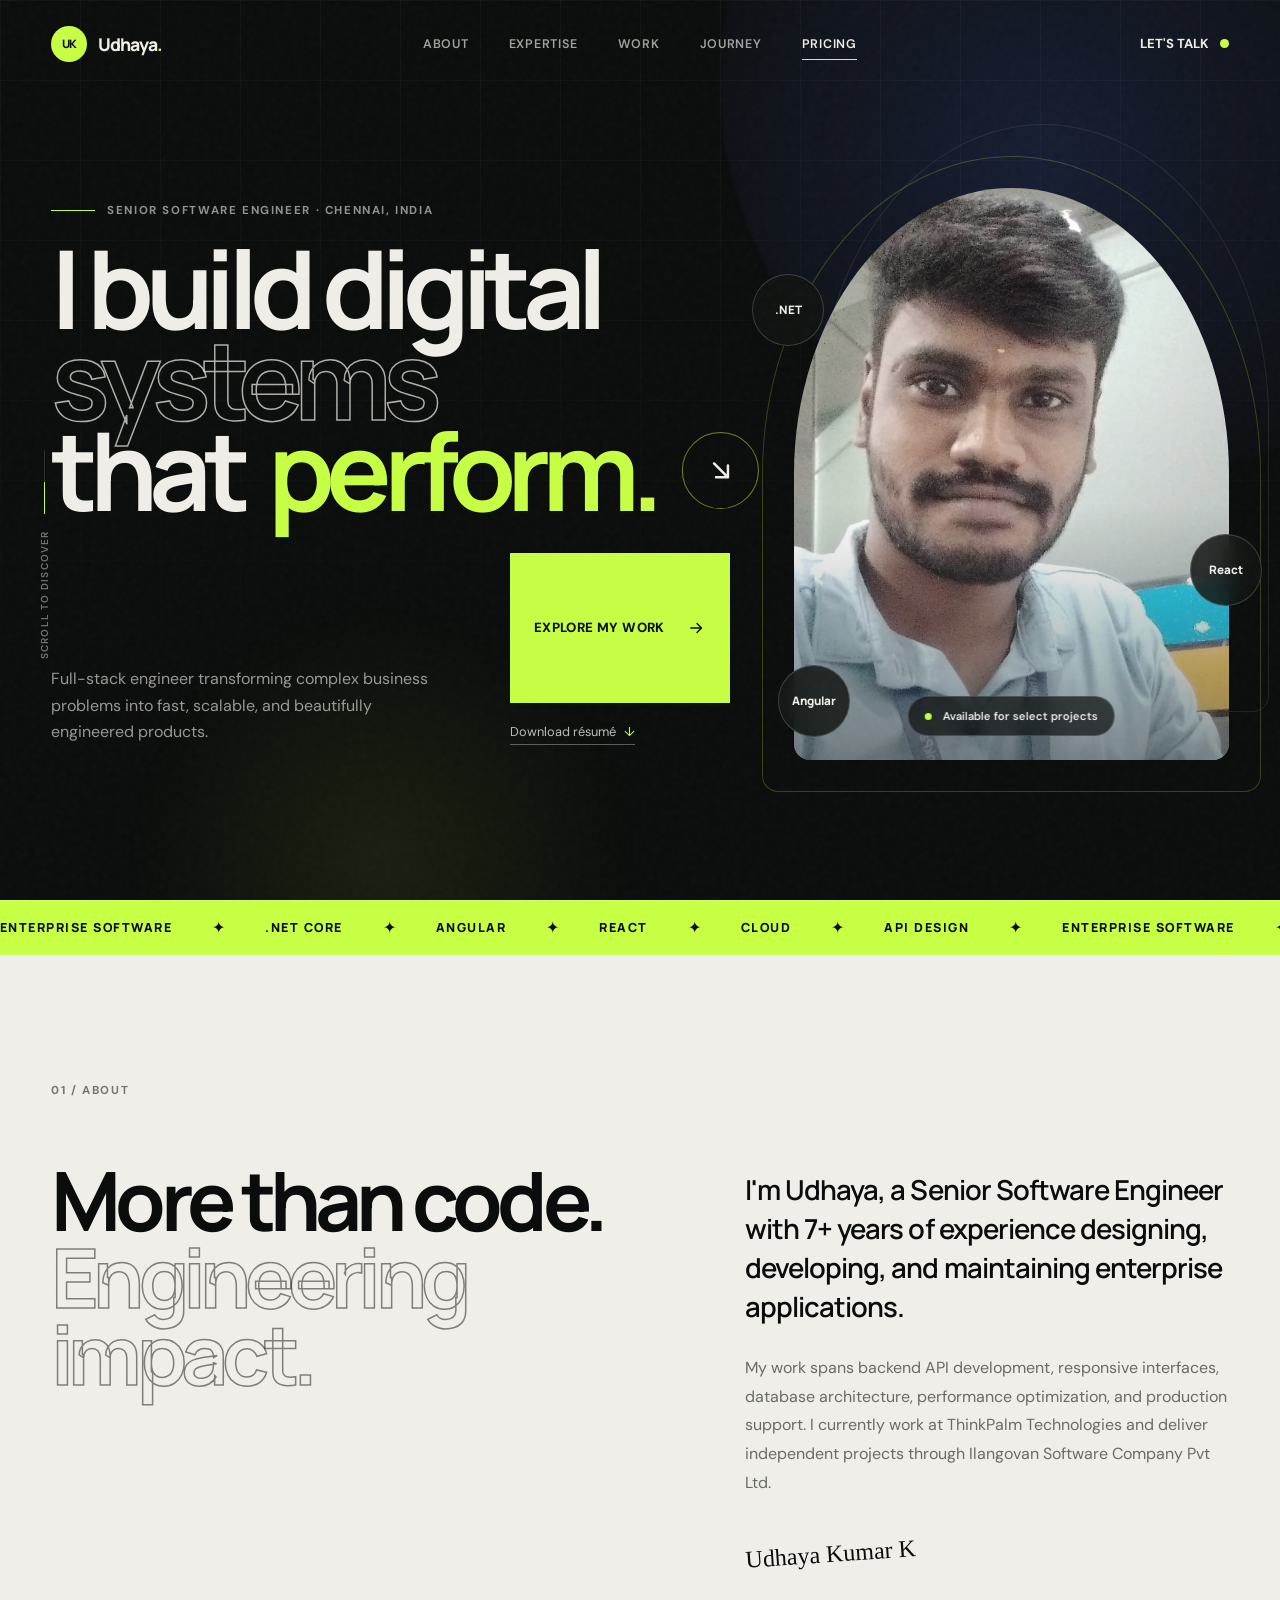
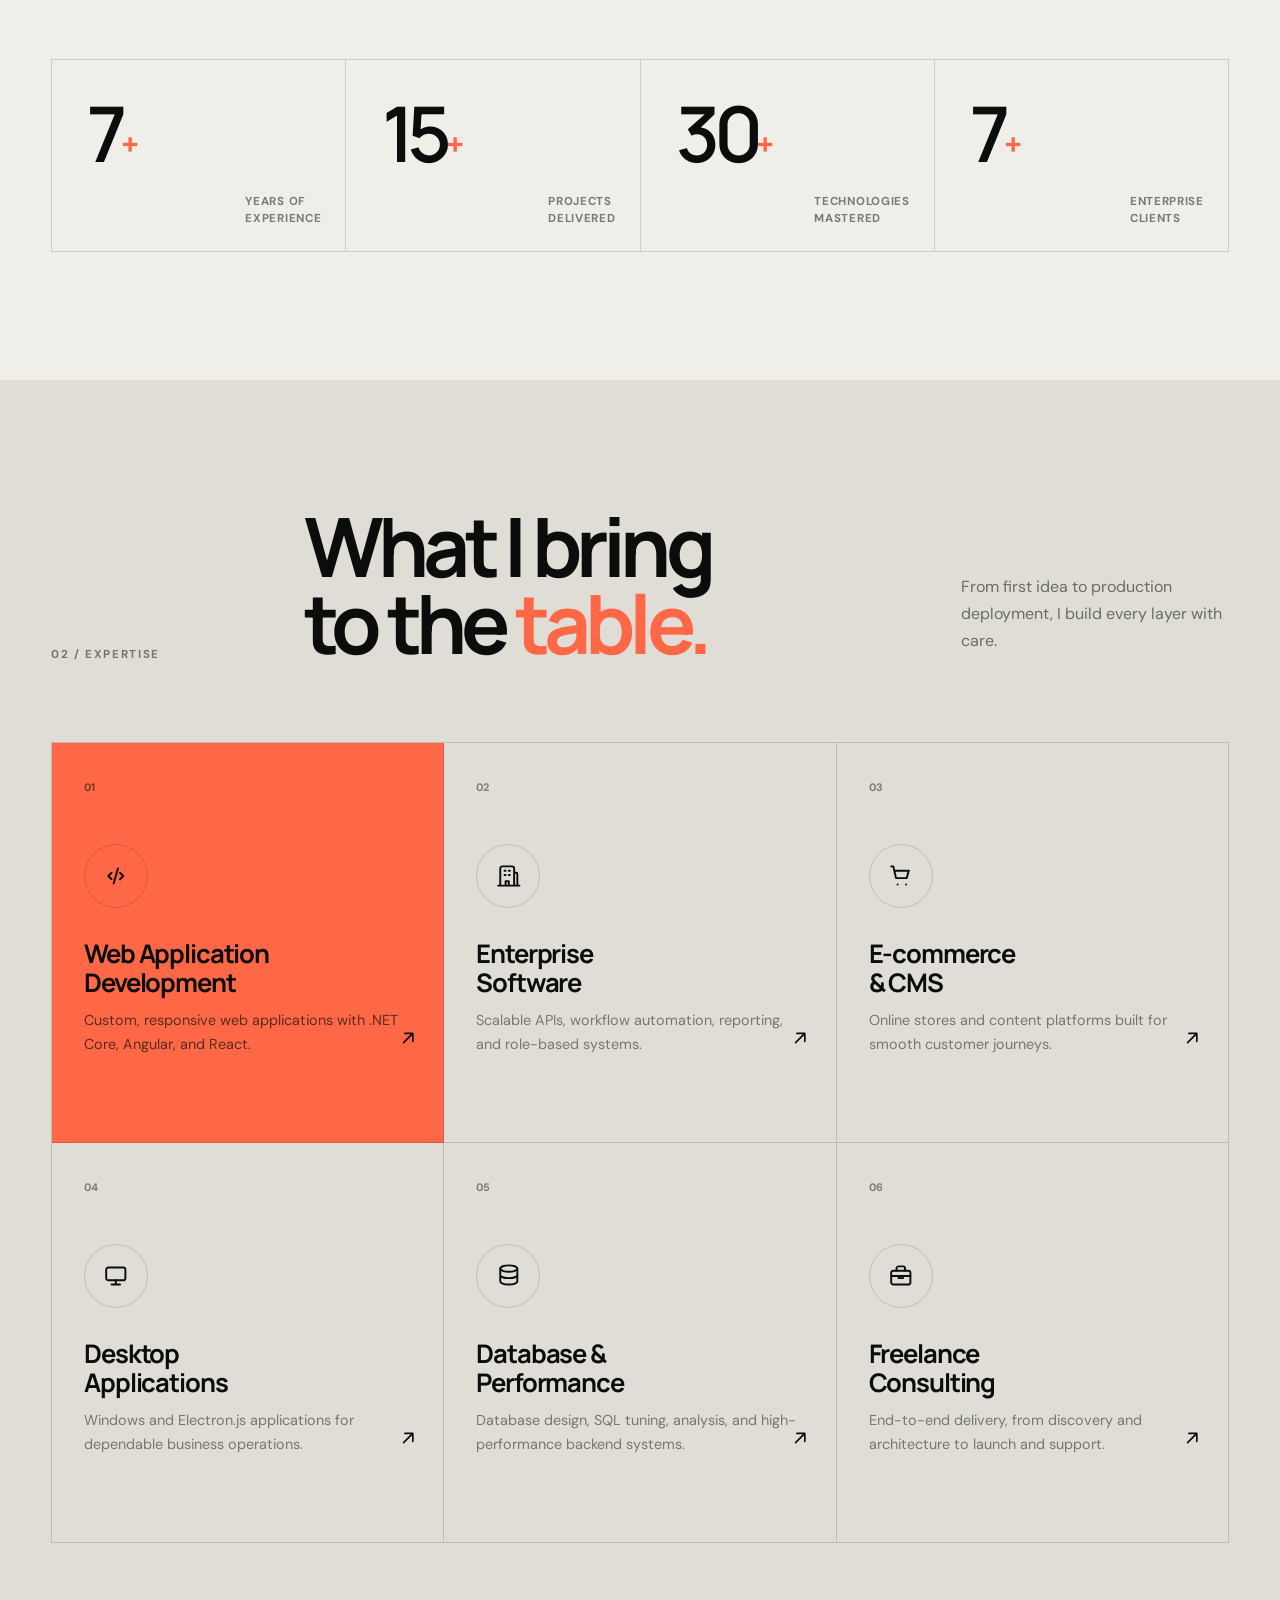
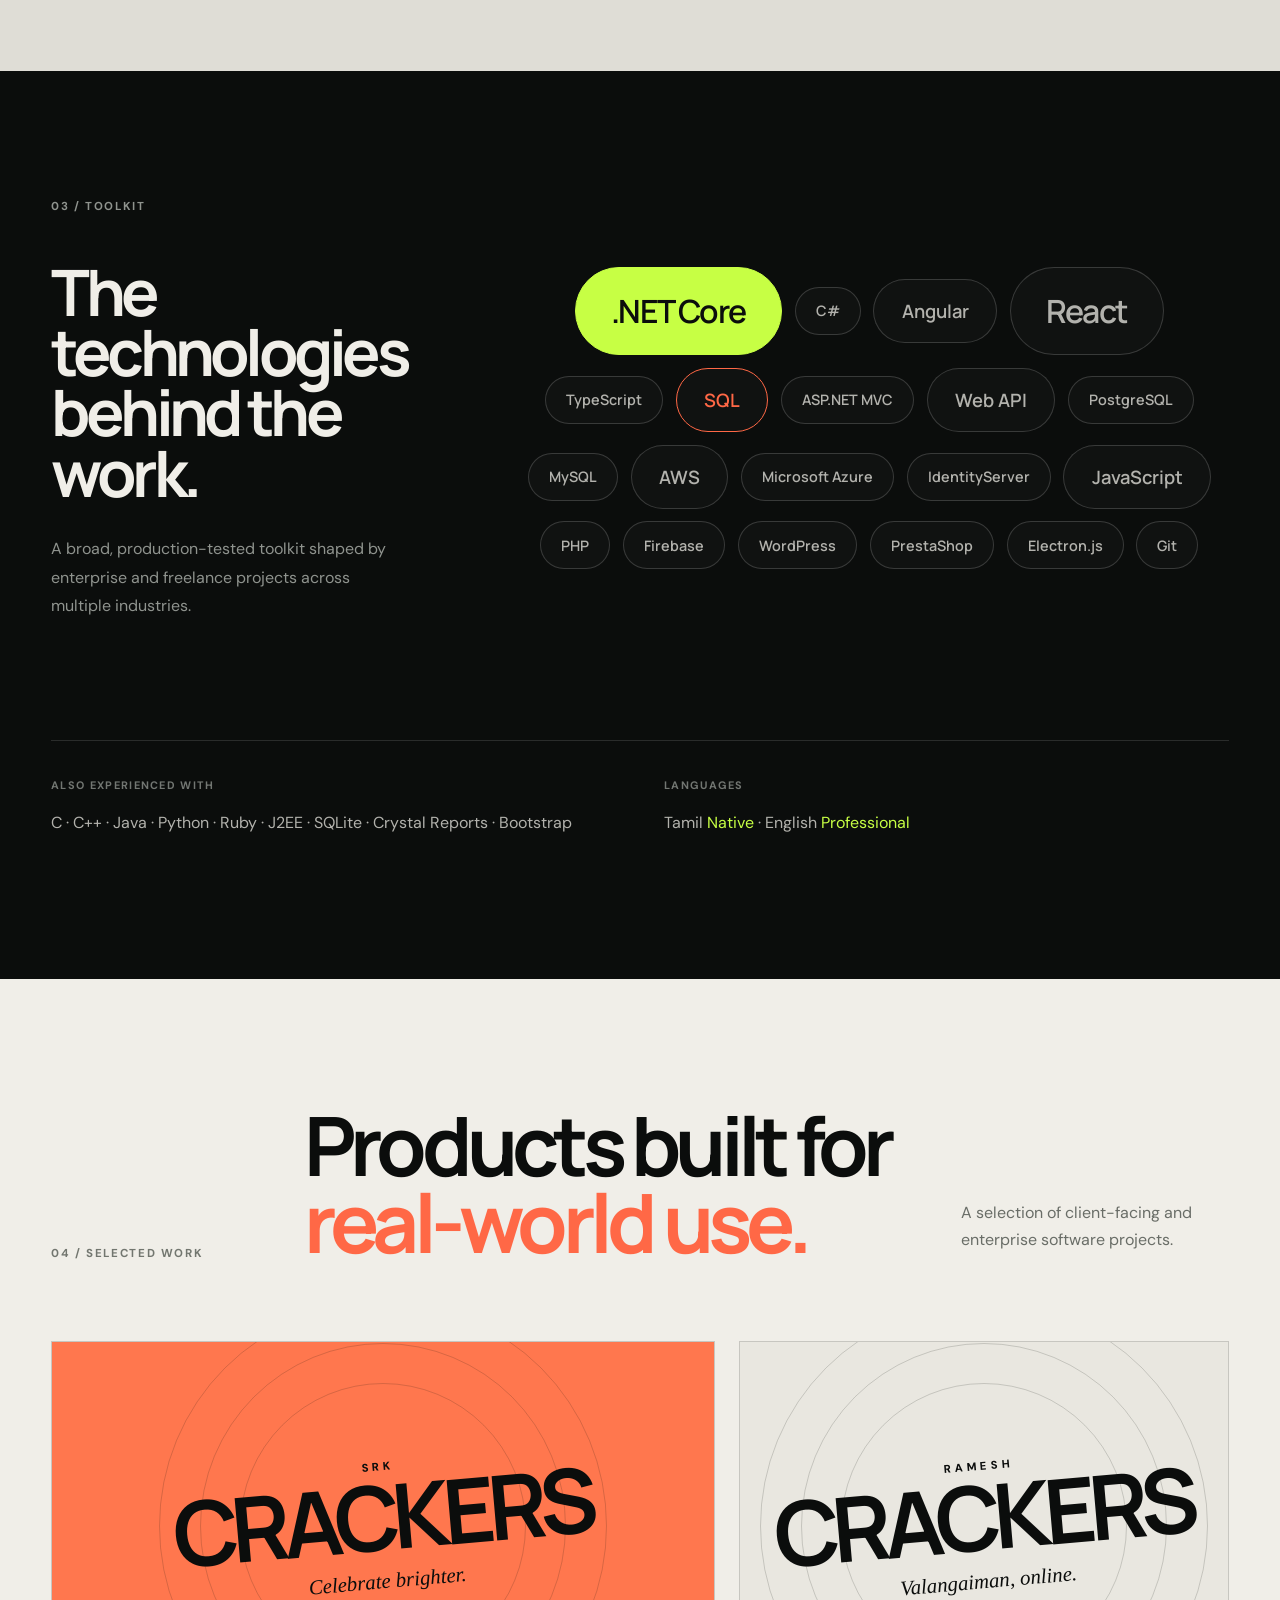
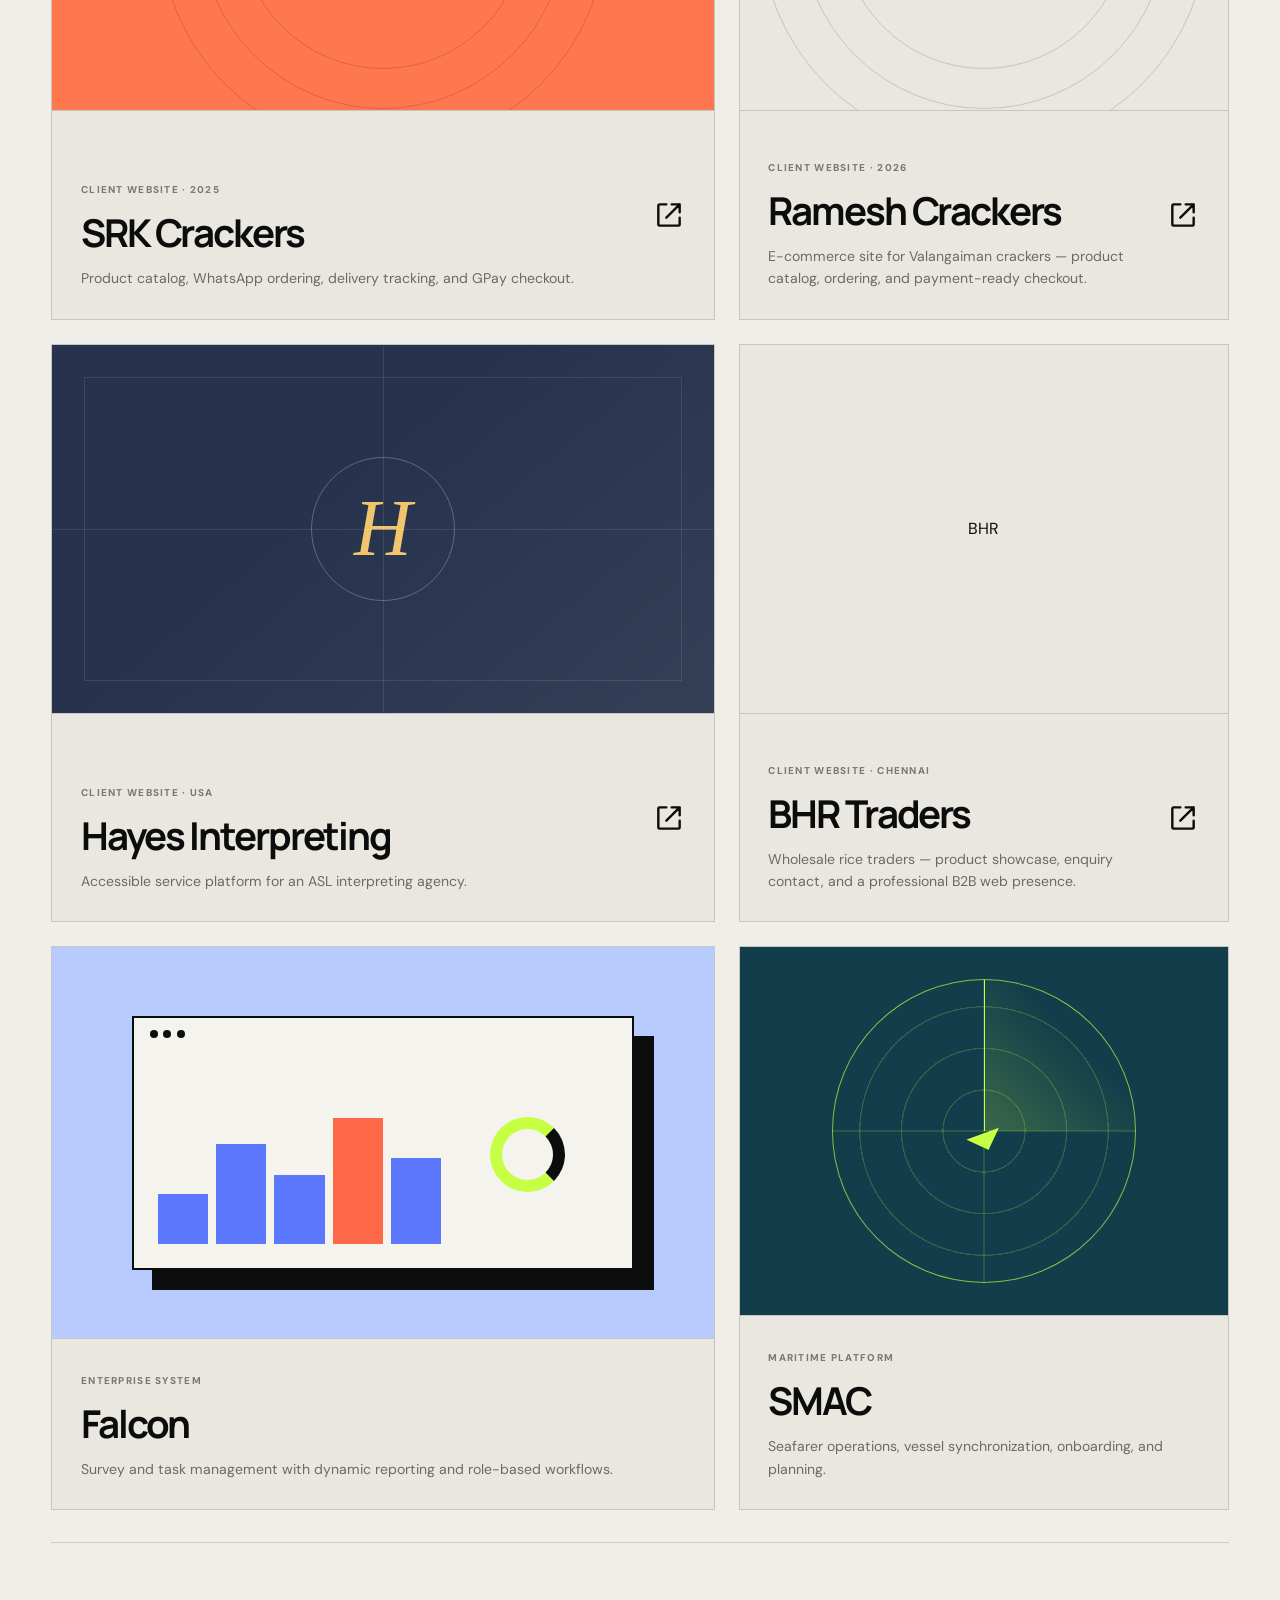
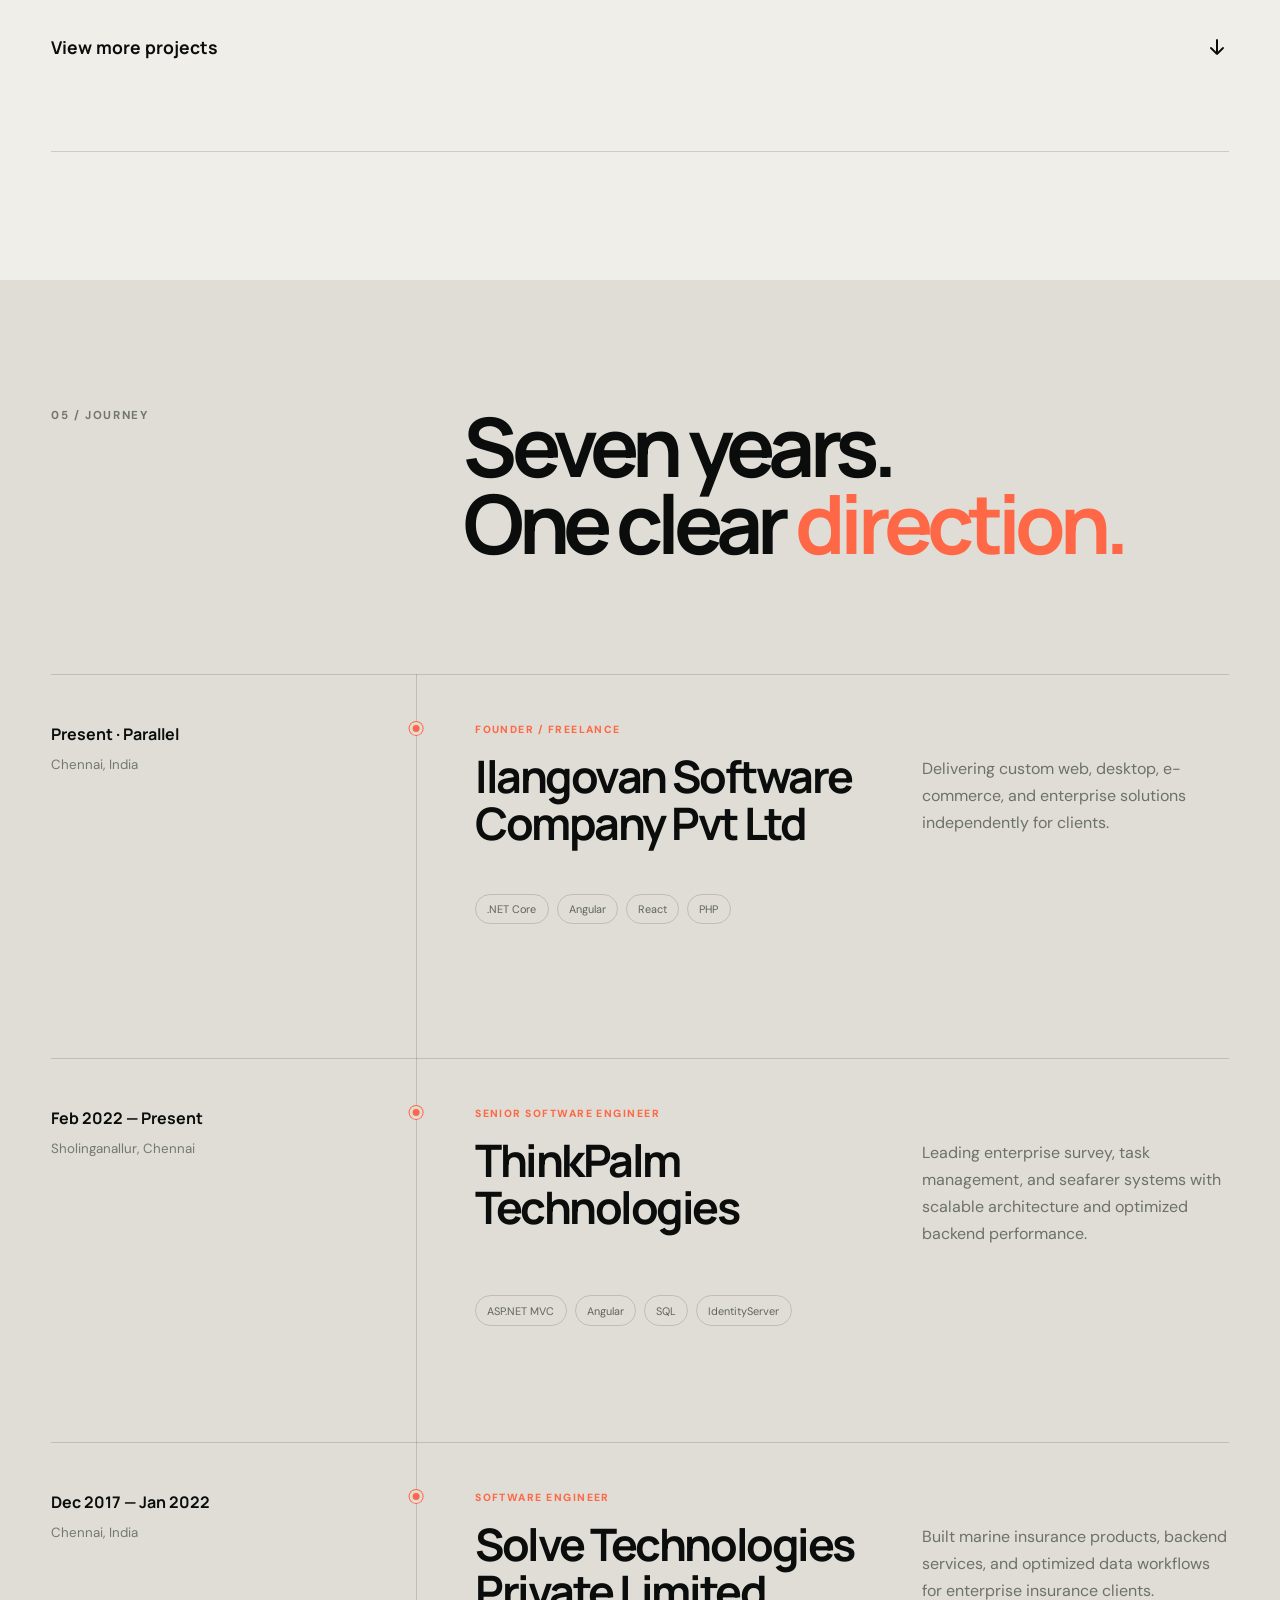
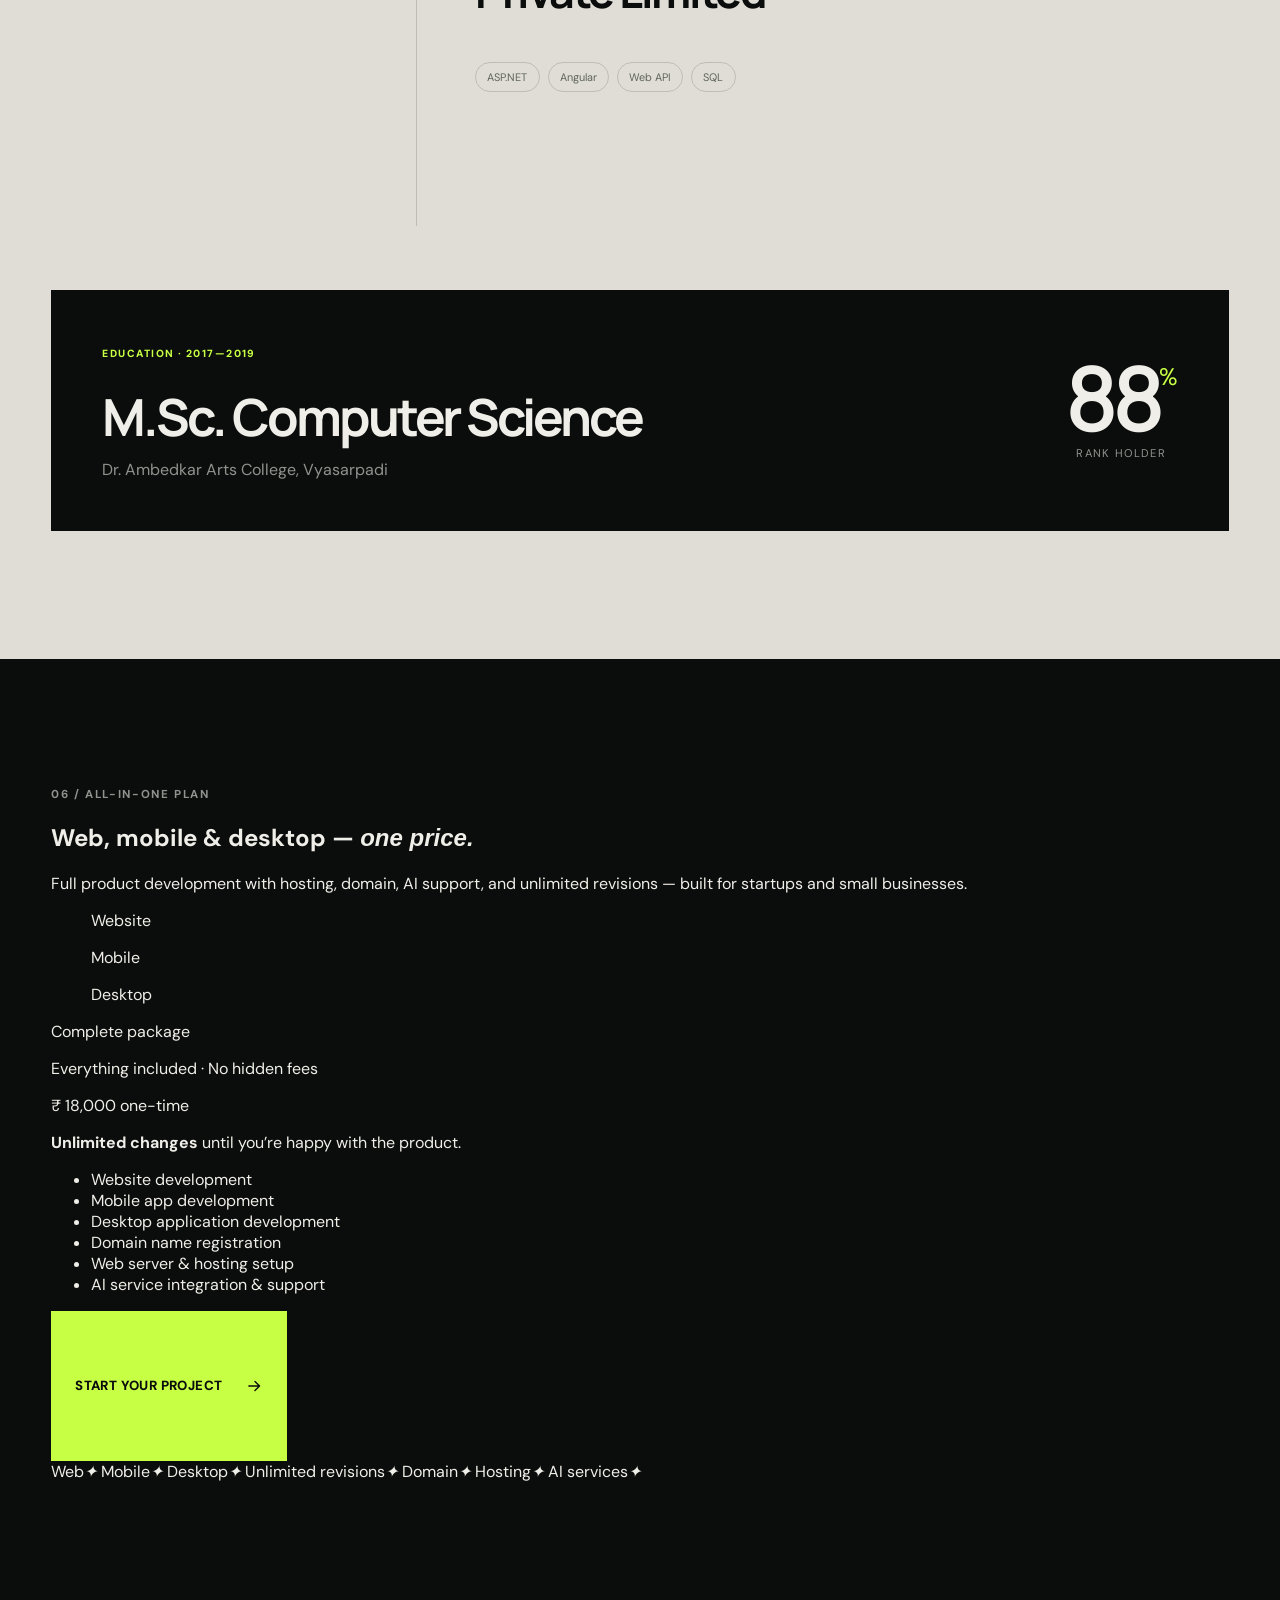
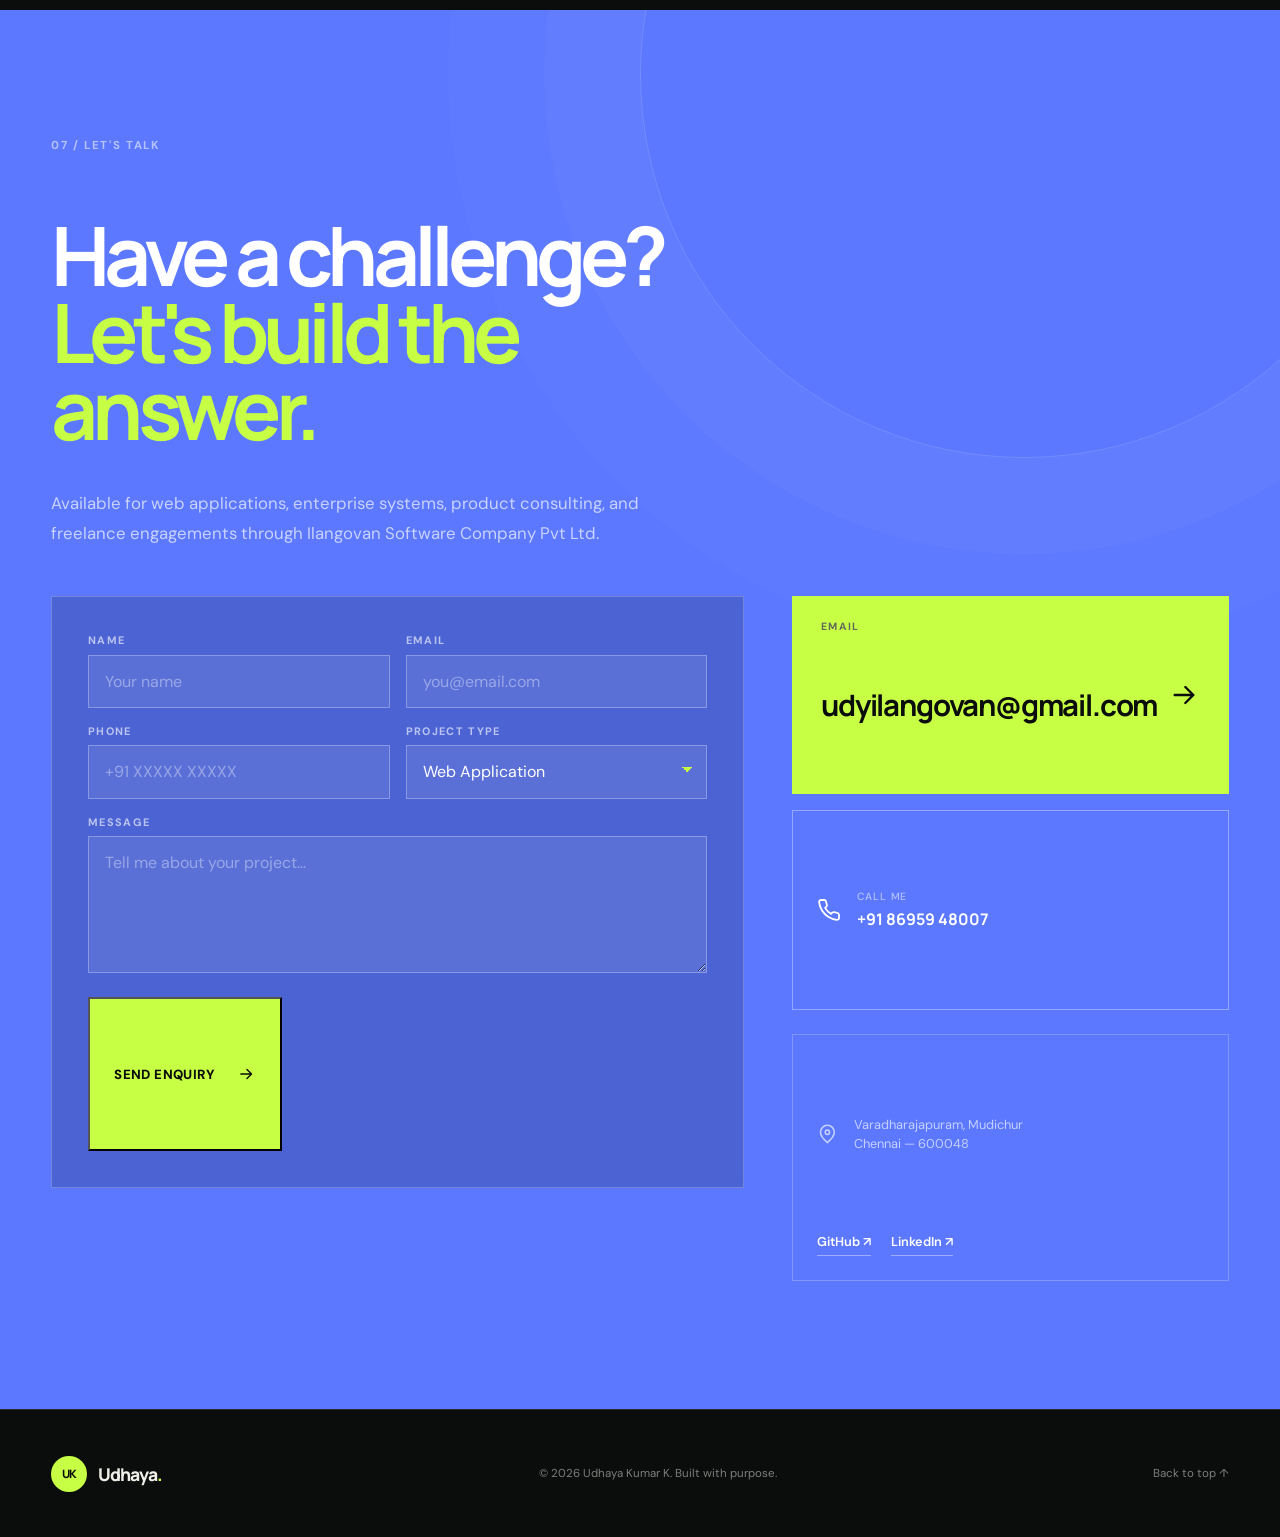
==== commit eb07f3da: "Integrate Google Analytics and update pricing section Added Google Analytics tracking script and upd" ====
--- a/index.html
+++ b/index.html
@@ -3,6 +3,17 @@
   <head>
     <meta charset="UTF-8" />
     <meta name="viewport" content="width=device-width, initial-scale=1.0" />
+    <!-- Google tag (gtag.js) -->
+    <script async src="https://www.googletagmanager.com/gtag/js?id=G-TVQW11ZV34"></script>
+    <script>
+      window.dataLayer = window.dataLayer || [];
+      function gtag() {
+        dataLayer.push(arguments);
+      }
+      gtag("js", new Date());
+
+      gtag("config", "G-TVQW11ZV34");
+    </script>
     <meta
       name="description"
       content="Udhaya Kumar K — Senior Software Engineer and Full Stack Developer with 7+ years of experience in .NET, Angular, React, and enterprise software."
@@ -12,6 +23,7 @@
       content="Udhaya Kumar, Full Stack Developer, .NET, Angular, React, Freelance Developer, Chennai"
     />
     <meta name="author" content="Udhaya Kumar K" />
+    <meta name="robots" content="index, follow" />
     <meta name="theme-color" content="#0b0d0c" />
     <meta property="og:title" content="Udhaya Kumar K — Senior Software Engineer" />
     <meta
@@ -19,7 +31,14 @@
       content="I design and build high-performance enterprise software and digital products."
     />
     <meta property="og:type" content="website" />
+    <meta property="og:url" content="https://udy8007.github.io/udyilangovan/" />
+    <meta
+      property="og:image"
+      content="https://udy8007.github.io/udyilangovan/assets/profile.jpg"
+    />
+    <meta name="twitter:card" content="summary_large_image" />
     <title>Udhaya Kumar K — Full Stack Developer</title>
+    <link rel="canonical" href="https://udy8007.github.io/udyilangovan/" />
     <link rel="icon" href="assets/favicon.svg" type="image/svg+xml" />
     <link rel="preconnect" href="https://fonts.googleapis.com" />
     <link rel="preconnect" href="https://fonts.gstatic.com" crossorigin />
@@ -34,6 +53,8 @@
         "@context": "https://schema.org",
         "@type": "Person",
         "name": "Udhaya Kumar K",
+        "url": "https://udy8007.github.io/udyilangovan/",
+        "image": "https://udy8007.github.io/udyilangovan/assets/profile.jpg",
         "jobTitle": "Senior Software Engineer & Full Stack Developer",
         "email": "udyilangovan@gmail.com",
         "telephone": "+91-8695948007",
@@ -109,6 +130,7 @@
         <a href="#expertise">Expertise</a>
         <a href="#work">Work</a>
         <a href="#experience">Journey</a>
+        <a href="#pricing">Pricing</a>
       </nav>
       <a class="header-cta" href="#contact">
         Let's talk
@@ -122,6 +144,7 @@
         <a href="#expertise">Expertise</a>
         <a href="#work">Work</a>
         <a href="#experience">Journey</a>
+        <a href="#pricing">Pricing</a>
         <a href="#contact">Contact</a>
       </div>
     </header>
@@ -371,6 +394,33 @@
           </a>
 
           <a
+            class="project-card project-ramesh reveal"
+            href="http://rameshcrackers.shop/"
+            target="_blank"
+            rel="noreferrer"
+          >
+            <div class="project-visual">
+              <span class="project-shape shape-sun"></span>
+              <span class="project-mockup">
+                <small>RAMESH</small>
+                <b>CRACKERS</b>
+                <i>Valangaiman, online.</i>
+              </span>
+            </div>
+            <div class="project-info">
+              <div>
+                <span>CLIENT WEBSITE · 2026</span>
+                <h3>Ramesh Crackers</h3>
+                <p>
+                  E-commerce site for Valangaiman crackers — product catalog, ordering,
+                  and payment-ready checkout.
+                </p>
+              </div>
+              <svg><use href="#icon-external"></use></svg>
+            </div>
+          </a>
+
+          <a
             class="project-card project-tall project-hayes reveal"
             href="https://www.hayesinterpretingservices.com/"
             target="_blank"
@@ -385,6 +435,29 @@
                 <span>CLIENT WEBSITE · USA</span>
                 <h3>Hayes Interpreting</h3>
                 <p>Accessible service platform for an ASL interpreting agency.</p>
+              </div>
+              <svg><use href="#icon-external"></use></svg>
+            </div>
+          </a>
+
+          <a
+            class="project-card project-bhr reveal"
+            href="https://www.bhrtraders.com/"
+            target="_blank"
+            rel="noreferrer"
+          >
+            <div class="project-visual">
+              <span class="bhr-mark">BHR</span>
+              <div class="project-lines"></div>
+            </div>
+            <div class="project-info">
+              <div>
+                <span>CLIENT WEBSITE · CHENNAI</span>
+                <h3>BHR Traders</h3>
+                <p>
+                  Wholesale rice traders — product showcase, enquiry contact, and a
+                  professional B2B web presence.
+                </p>
               </div>
               <svg><use href="#icon-external"></use></svg>
             </div>
@@ -530,10 +603,105 @@
         </div>
       </section>
 
+      <section class="pricing section" id="pricing" aria-labelledby="pricing-heading">
+        <div class="pricing-orb pricing-orb-one" aria-hidden="true"></div>
+        <div class="pricing-orb pricing-orb-two" aria-hidden="true"></div>
+
+        <div class="pricing-layout">
+          <div class="pricing-intro reveal">
+            <div class="section-index">06 / ALL-IN-ONE PLAN</div>
+            <h2 id="pricing-heading">
+              Web, mobile &amp; desktop — <em>one price.</em>
+            </h2>
+            <p>
+              Full product development with hosting, domain, AI support, and
+              unlimited revisions — built for startups and small businesses.
+            </p>
+
+            <div class="pricing-devices" aria-hidden="true">
+              <figure class="device device-web">
+                <span class="device-bar"><i></i><i></i><i></i></span>
+                <span class="device-screen"></span>
+                <figcaption>Website</figcaption>
+              </figure>
+              <figure class="device device-mobile">
+                <span class="device-notch"></span>
+                <span class="device-screen"></span>
+                <figcaption>Mobile</figcaption>
+              </figure>
+              <figure class="device device-desktop">
+                <span class="device-screen"></span>
+                <span class="device-stand"></span>
+                <figcaption>Desktop</figcaption>
+              </figure>
+            </div>
+          </div>
+
+          <article class="pricing-card reveal">
+            <div class="pricing-card-top">
+              <span class="pricing-badge">Complete package</span>
+              <p class="pricing-tagline">Everything included · No hidden fees</p>
+            </div>
+
+            <div class="pricing-price" aria-label="Price eighteen thousand rupees">
+              <span class="pricing-currency">₹</span>
+              <span class="pricing-amount">18,000</span>
+              <span class="pricing-period">one-time</span>
+            </div>
+
+            <p class="pricing-highlight">
+              <strong>Unlimited changes</strong> until you’re happy with the product.
+            </p>
+
+            <ul class="pricing-features">
+              <li>
+                <span class="pricing-check" aria-hidden="true"></span>
+                Website development
+              </li>
+              <li>
+                <span class="pricing-check" aria-hidden="true"></span>
+                Mobile app development
+              </li>
+              <li>
+                <span class="pricing-check" aria-hidden="true"></span>
+                Desktop application development
+              </li>
+              <li>
+                <span class="pricing-check" aria-hidden="true"></span>
+                Domain name registration
+              </li>
+              <li>
+                <span class="pricing-check" aria-hidden="true"></span>
+                Web server &amp; hosting setup
+              </li>
+              <li>
+                <span class="pricing-check" aria-hidden="true"></span>
+                AI service integration &amp; support
+              </li>
+            </ul>
+
+            <a class="button button-primary pricing-cta magnetic" href="#contact">
+              Start your project
+              <svg><use href="#icon-arrow"></use></svg>
+            </a>
+          </article>
+        </div>
+
+        <div class="pricing-strip reveal" aria-label="Included services">
+          <span>Web</span><i>✦</i>
+          <span>Mobile</span><i>✦</i>
+          <span>Desktop</span><i>✦</i>
+          <span>Unlimited revisions</span><i>✦</i>
+          <span>Domain</span><i>✦</i>
+          <span>Hosting</span><i>✦</i>
+          <span>AI services</span><i>✦</i>
+        </div>
+      </section>
+
       <section class="contact section" id="contact">
         <div class="contact-glow"></div>
         <div class="contact-inner">
-          <div class="section-index reveal">06 / LET'S TALK</div>
+          <div class="section-index reveal">07 / LET'S TALK</div>
           <h2 class="reveal">Have a challenge?<br /><span>Let's build the answer.</span></h2>
           <p class="contact-intro reveal">
             Available for web applications, enterprise systems, product consulting,
